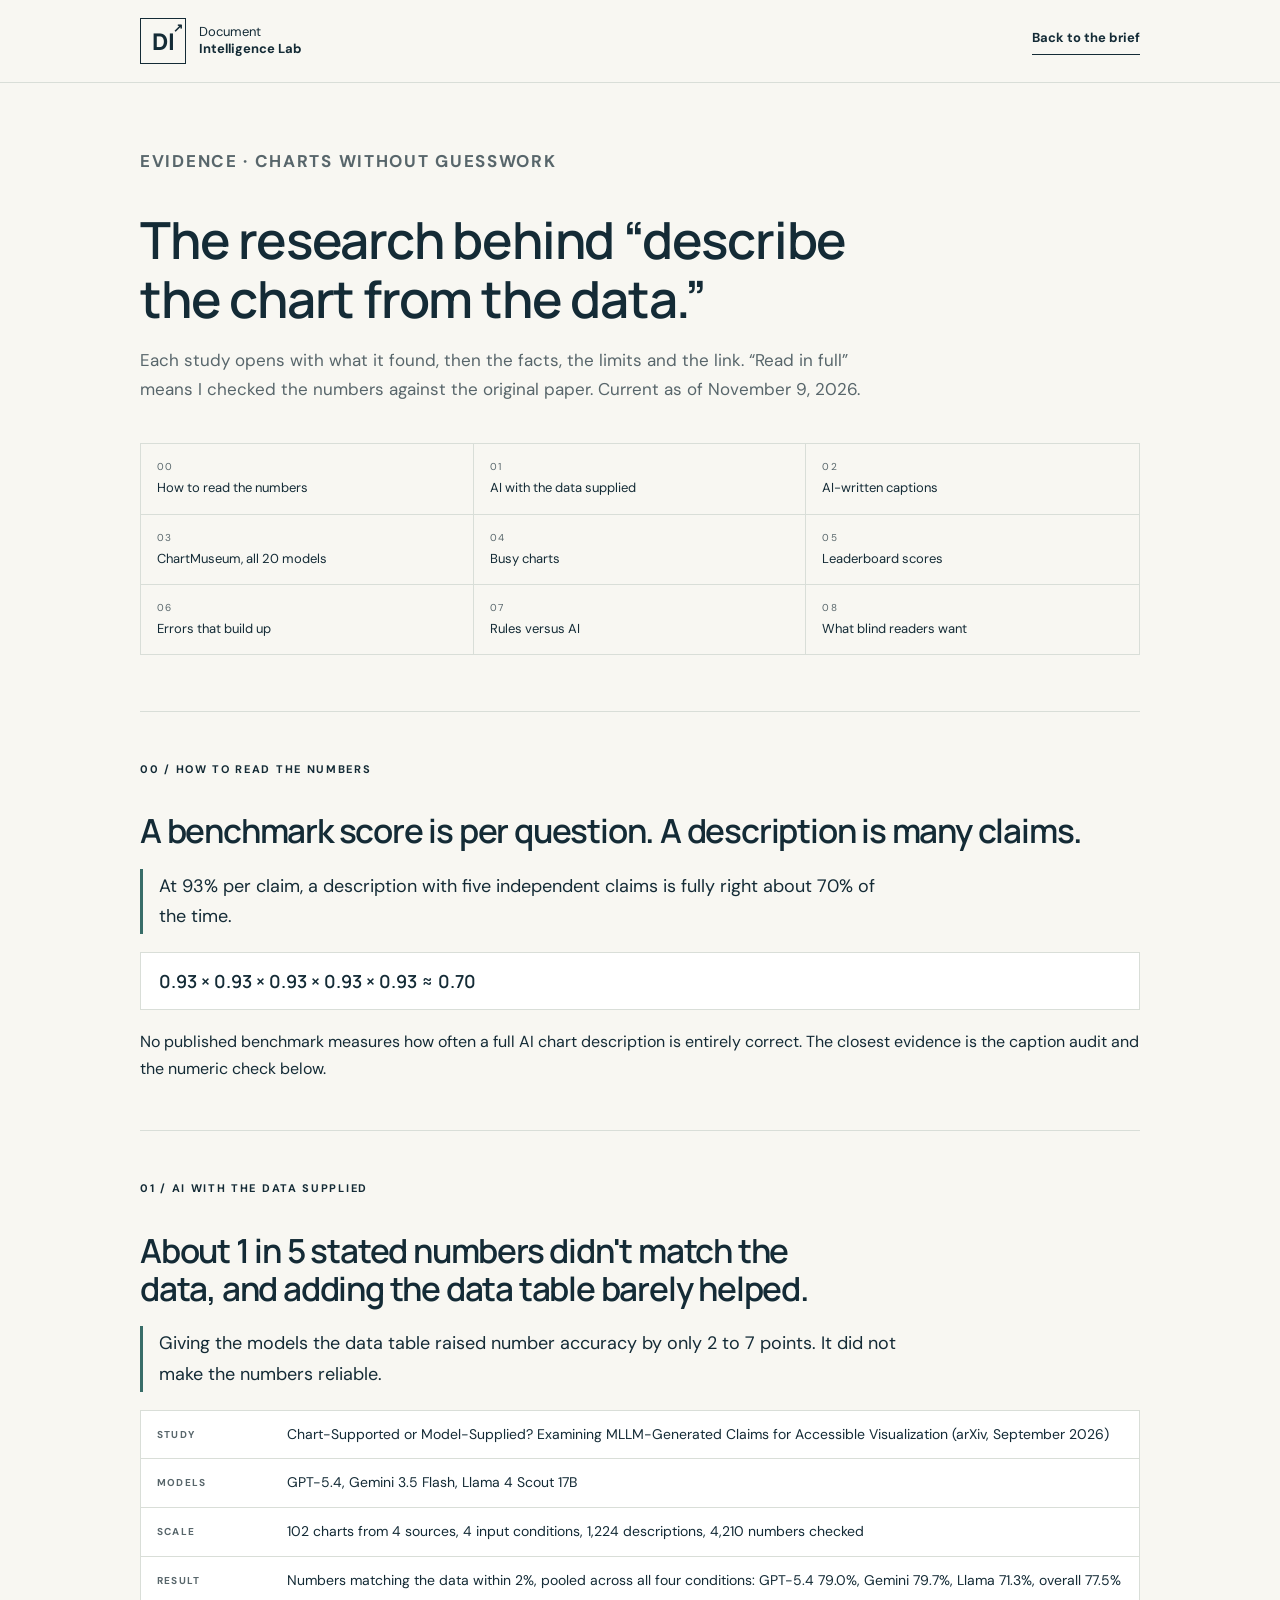
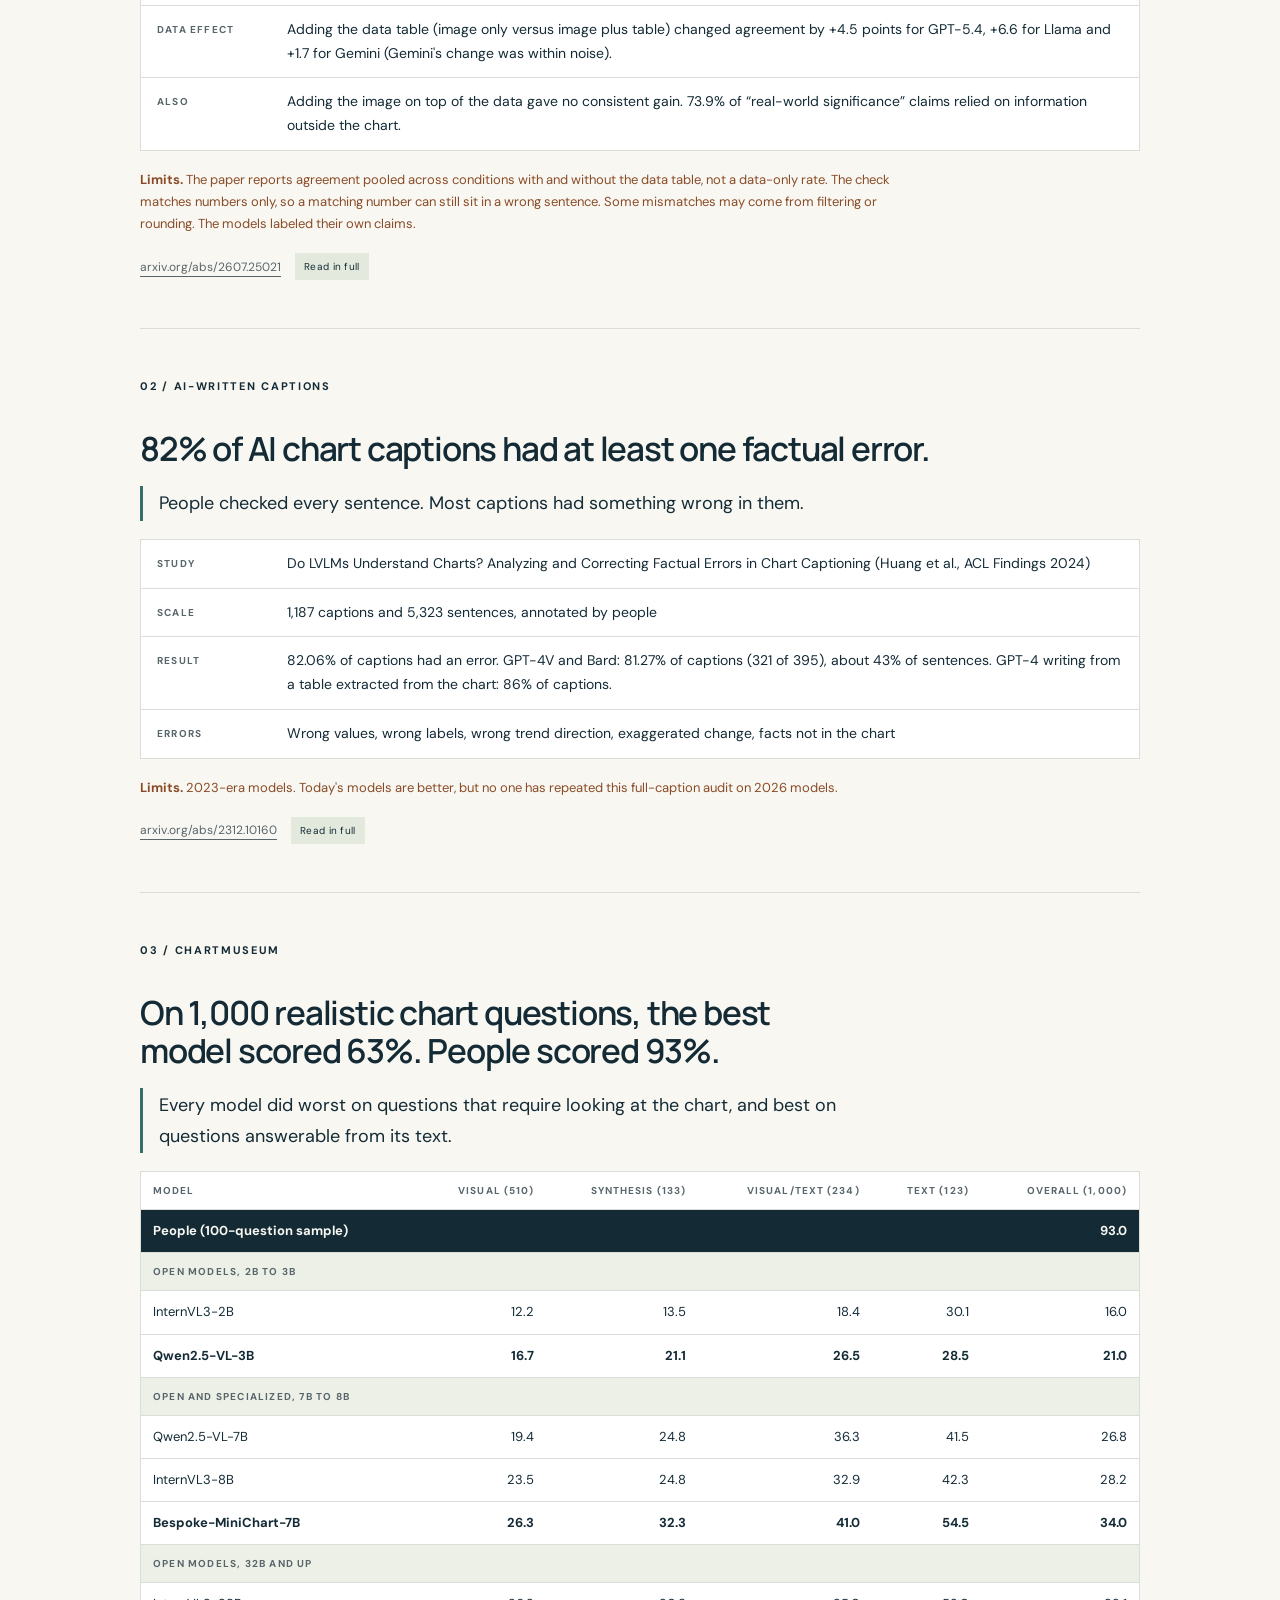
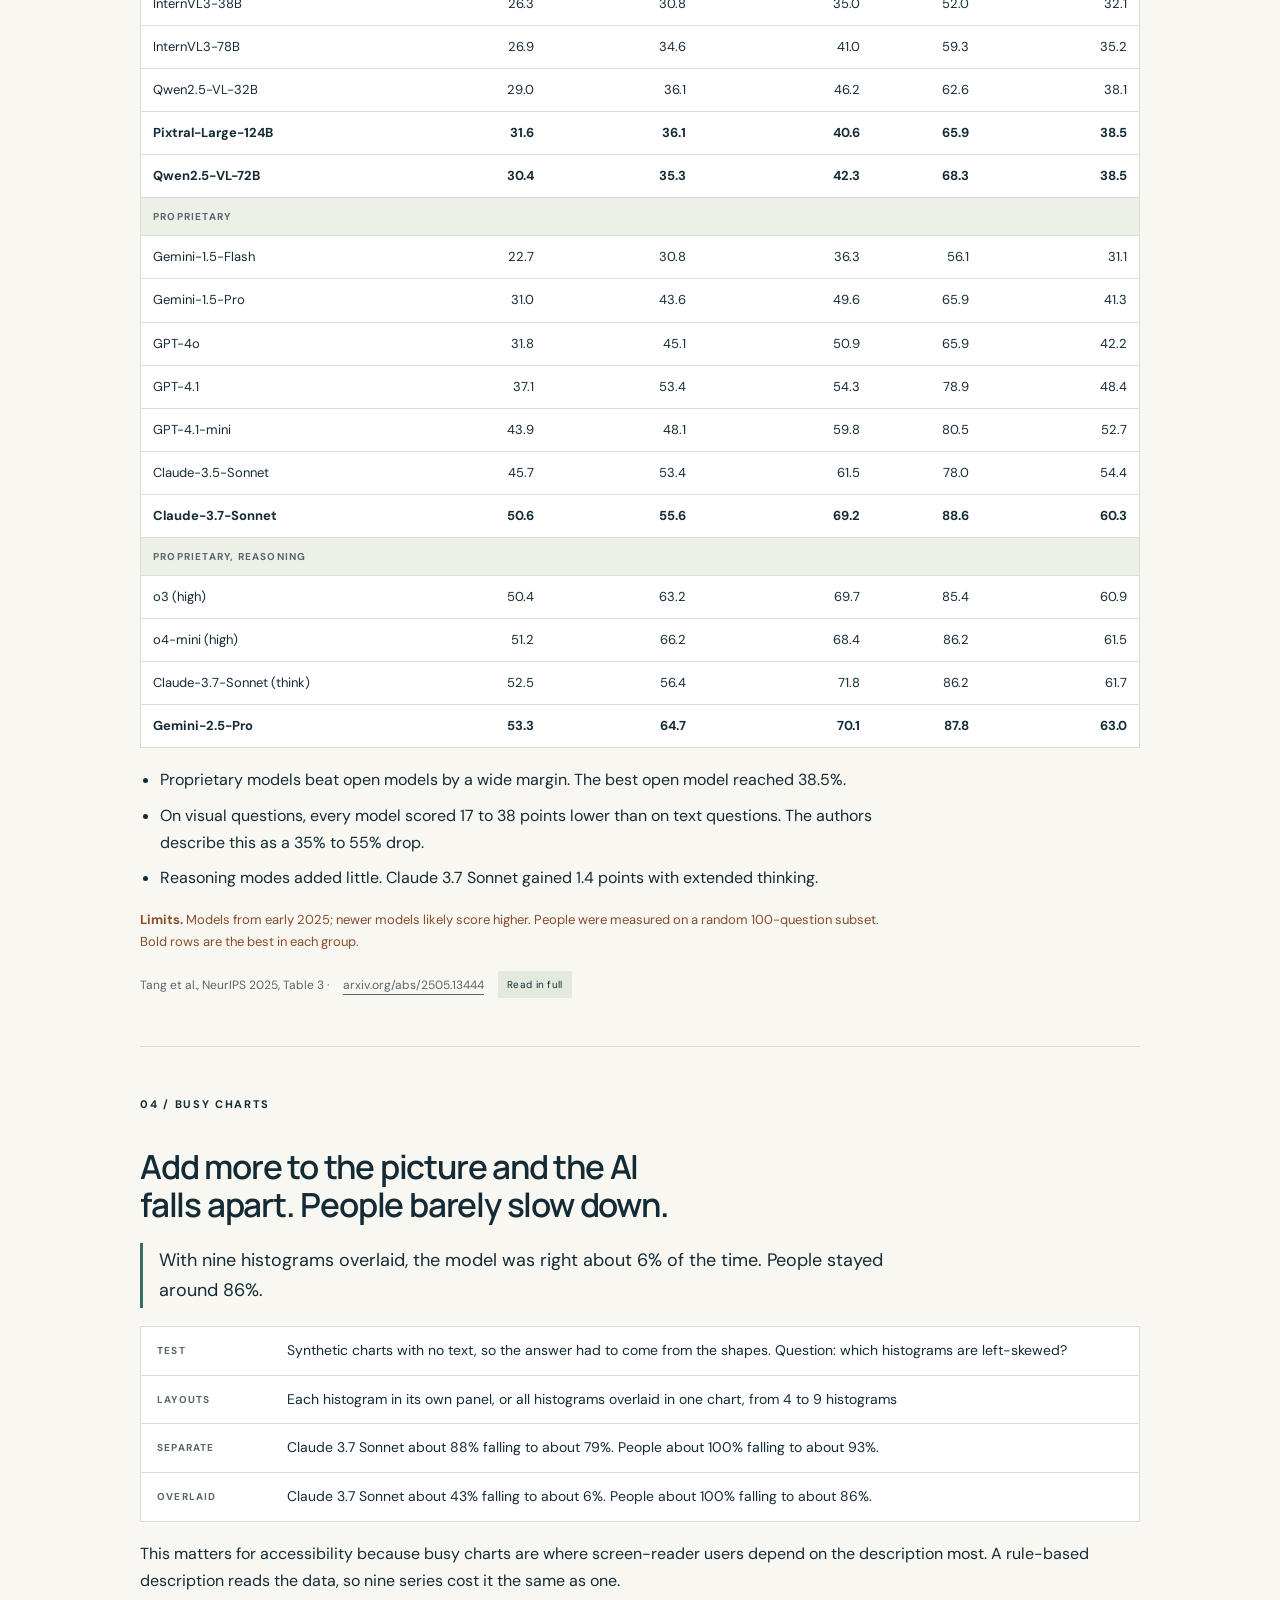
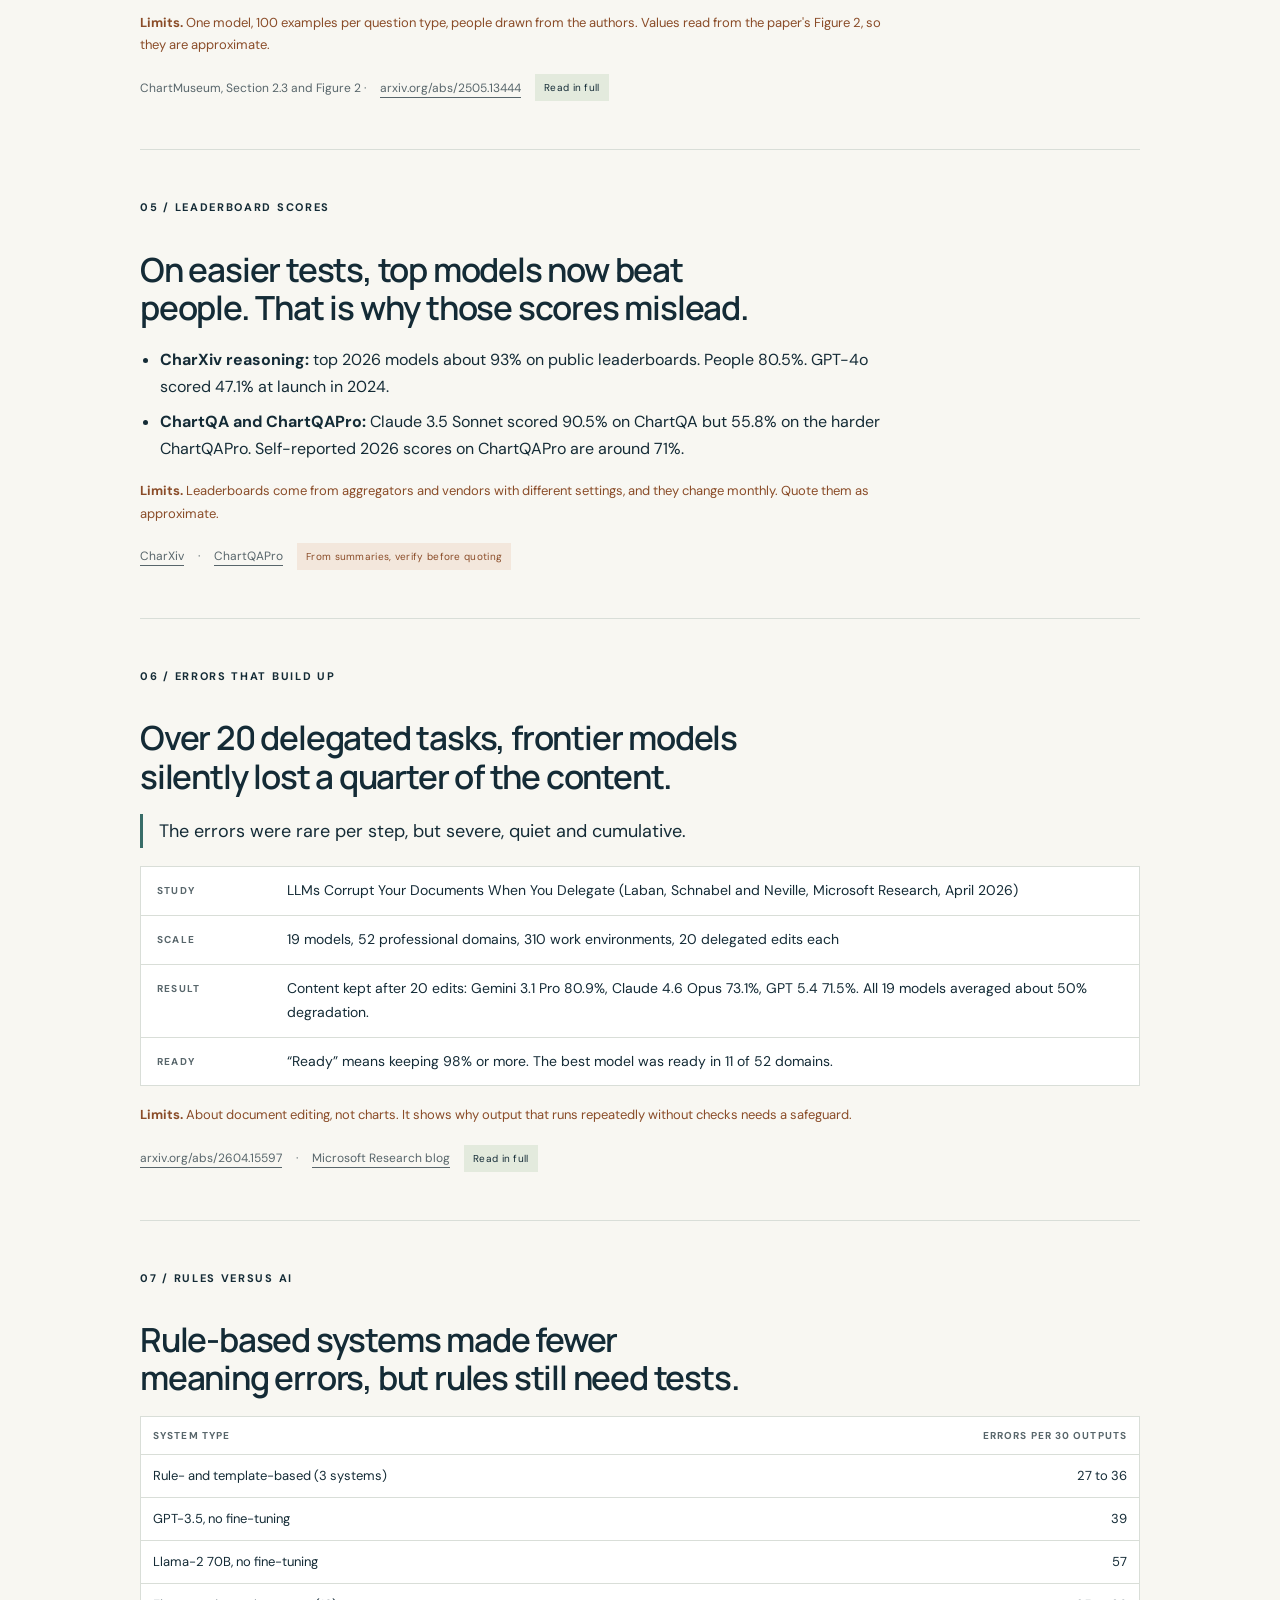
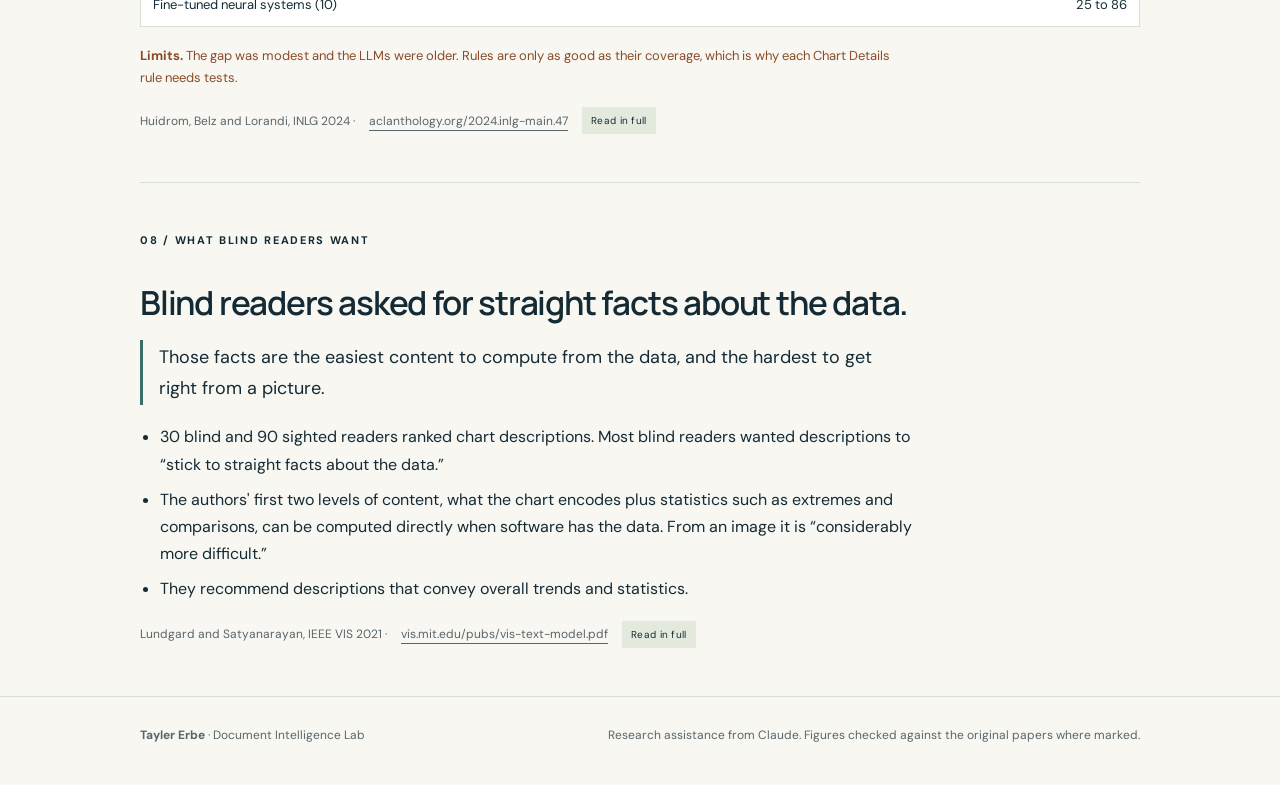
==== brief/evidence.html @ 2b63fec7 "Add research library, accessible charts brief and evaluation plan Co-Authored-By: Claude Opus 5.5 <n" ====
<!doctype html>
<html lang="en">
<head>
<meta charset="utf-8">
<meta name="viewport" content="width=device-width, initial-scale=1, viewport-fit=cover">
<meta name="theme-color" content="#142b36">
<title>Charts Without Guesswork · Evidence</title>
<link rel="preconnect" href="https://fonts.googleapis.com">
<link rel="preconnect" href="https://fonts.gstatic.com" crossorigin>
<link rel="stylesheet" href="https://fonts.googleapis.com/css2?family=DM+Sans:wght@400;500;600;700&family=Manrope:wght@400;500;600;700;800&display=swap">
<style>
/* Layout: Document Intelligence Lab evidence page. Narrow reading column; each study opens with its takeaway, then facts, limits and link. */
:root {
  --ink: #142b36; --paper: #f8f7f2; --muted: #58666b; --line: #d9ded8; --lime: #c4ef62;
  --teal: #386d68; --amber: #8a4c28; --white: #ffffff; --soft: #edf0e7;
  --body: "DM Sans", Arial, sans-serif; --display: "Manrope", Arial, sans-serif;
  color-scheme: light;
  padding-top: env(safe-area-inset-top, 0px);
  padding-bottom: env(safe-area-inset-bottom, 0px);
}
* { box-sizing: border-box; }
html { scroll-behavior: smooth; scroll-padding-top: 24px; }
body { margin: 0; background: var(--paper); color: var(--ink); font-family: var(--body); font-size: 16px; line-height: 1.7; }
a { color: inherit; text-underline-offset: 5px; }
a:focus-visible { outline: 3px solid #6d940c; outline-offset: 5px; }
.gutter { padding-left: max(16px, env(safe-area-inset-left, 0px)); padding-right: max(16px, env(safe-area-inset-right, 0px)); }
.wrap { width: min(1000px, 100%); margin-inline: auto; }
h1, h2, h3 { font-family: var(--display); font-weight: 600; letter-spacing: -1.2px; line-height: 1.15; margin: 0; text-wrap: balance; }
p, ul, dl { margin: 0; }
.eyebrow { font-size: 11px; letter-spacing: 1.7px; font-weight: 700; text-transform: uppercase; margin: 0 0 16px; }
.site-header { border-bottom: 1px solid var(--line); }
.site-header .wrap { display: flex; justify-content: space-between; align-items: center; gap: 20px; padding-block: 18px; }
.brand { display: flex; gap: 13px; align-items: center; text-decoration: none; font-size: 13px; line-height: 1.3; }
.brand-mark { font: 800 23px var(--display); position: relative; border: 1px solid var(--ink); width: 46px; height: 46px; display: grid; place-items: center; }
.brand-mark > span { font-size: 12px; position: absolute; top: 0; right: 2px; }
.back { font-size: 13px; font-weight: 700; border-bottom: 1px solid; padding-bottom: 4px; text-decoration: none; white-space: nowrap; }
.intro { padding-block: 64px 40px; display: grid; gap: 18px; max-width: 760px; }
.intro h1 { font-size: clamp(34px, 4vw, 54px); }
.intro p { color: var(--muted); font-size: 17px; }
.toc { display: grid; grid-template-columns: repeat(3, minmax(0, 1fr)); border: 1px solid var(--line); margin-bottom: 56px; }
.toc a { padding: 14px 16px; border-right: 1px solid var(--line); border-bottom: 1px solid var(--line); text-decoration: none; font-size: 13px; display: grid; gap: 2px; }
.toc a:nth-child(3n) { border-right: 0; }
.toc a:nth-last-child(-n+3) { border-bottom: 0; }
.toc a span { font-size: 10px; letter-spacing: 1.2px; color: var(--muted); }
.toc a:hover { background: var(--soft); }
.study { border-top: 1px solid var(--line); padding-block: 48px; display: grid; gap: 18px; scroll-margin-top: 24px; }
.study h2 { font-size: clamp(26px, 2.6vw, 34px); }
.takeaway { font-size: 18px; border-left: 3px solid var(--teal); padding: 2px 0 2px 16px; max-width: 760px; }
.facts { display: grid; grid-template-columns: 130px minmax(0, 1fr); border: 1px solid var(--line); background: var(--white); }
.facts dt, .facts dd { padding: 12px 16px; border-bottom: 1px solid var(--line); margin: 0; font-size: 14px; }
.facts dt { font-size: 10px; letter-spacing: 1.2px; text-transform: uppercase; color: var(--muted); font-weight: 700; padding-top: 15px; }
.facts dt:last-of-type, .facts dd:last-of-type { border-bottom: 0; }
.caution { font-size: 13px; color: var(--amber); max-width: 760px; }
.caution b { font-weight: 700; }
.src { font-size: 12px; color: var(--muted); display: flex; gap: 14px; flex-wrap: wrap; align-items: center; }
.tag { font-size: 10px; letter-spacing: 0.3px; padding: 5px 9px; background: #e3eadd; color: var(--ink); }
.tag.check { background: #f3e7dc; color: var(--amber); }
.formula { font: 600 18px var(--display); background: var(--white); border: 1px solid var(--line); padding: 16px 18px; overflow-x: auto; }
ul.points { padding-left: 20px; display: grid; gap: 8px; max-width: 780px; }
.table-scroll { overflow-x: auto; border: 1px solid var(--line); background: var(--white); }
table { width: 100%; border-collapse: collapse; font-size: 13px; min-width: 620px; }
th, td { text-align: left; padding: 10px 12px; border-bottom: 1px solid var(--line); }
thead th { font-size: 10px; letter-spacing: 1.1px; text-transform: uppercase; color: var(--muted); font-weight: 700; white-space: nowrap; }
td.n, th.n { text-align: right; font-variant-numeric: tabular-nums; }
tr.group td { background: var(--soft); font-size: 10px; letter-spacing: 1.2px; text-transform: uppercase; color: var(--muted); font-weight: 700; }
tr.best td { font-weight: 700; }
tr.human td { background: var(--ink); color: var(--paper); font-weight: 700; }
tr:last-child td { border-bottom: 0; }
footer { border-top: 1px solid var(--line); }
footer .wrap { padding-block: 28px 40px; display: flex; justify-content: space-between; gap: 20px; flex-wrap: wrap; font-size: 12px; color: var(--muted); }
@media (max-width: 760px) {
  .toc { grid-template-columns: 1fr 1fr; }
  .toc a:nth-child(3n) { border-right: 1px solid var(--line); }
  .toc a:nth-child(2n) { border-right: 0; }
  .toc a:nth-last-child(-n+3) { border-bottom: 1px solid var(--line); }
  .toc a:nth-last-child(-n+1) { border-bottom: 0; }
  .facts { grid-template-columns: 1fr; }
  .facts dt { border-bottom: 0; padding-bottom: 0; }
  .intro { padding-block: 40px 28px; }
}
@media (prefers-reduced-motion: reduce) { html { scroll-behavior: auto; } }
</style>
</head>
<body>
<header class="site-header gutter">
  <div class="wrap">
    <a href="./" class="brand" aria-label="Back to the brief">
      <span class="brand-mark">DI<span>↗</span></span>
      <span>Document<br><strong>Intelligence Lab</strong></span>
    </a>
    <a class="back" href="./">Back to the brief</a>
  </div>
</header>

<main class="gutter">
  <div class="wrap">
    <section class="intro">
      <p class="eyebrow">Evidence · Charts Without Guesswork</p>
      <h1>The research behind “describe the chart from the data.”</h1>
      <p>Each study opens with what it found, then the facts, the limits and the link. “Read in full” means I checked the numbers against the original paper. Current as of November 9, 2026.</p>
    </section>

    <nav class="toc" aria-label="Studies on this page">
      <a href="#reading"><span>00</span>How to read the numbers</a>
      <a href="#data-supplied"><span>01</span>AI with the data supplied</a>
      <a href="#captions"><span>02</span>AI-written captions</a>
      <a href="#chartmuseum"><span>03</span>ChartMuseum, all 20 models</a>
      <a href="#clutter"><span>04</span>Busy charts</a>
      <a href="#leaderboards"><span>05</span>Leaderboard scores</a>
      <a href="#delegation"><span>06</span>Errors that build up</a>
      <a href="#rules"><span>07</span>Rules versus AI</a>
      <a href="#blind-readers"><span>08</span>What blind readers want</a>
    </nav>

    <section class="study" id="reading">
      <p class="eyebrow">00 / How to read the numbers</p>
      <h2>A benchmark score is per question. A description is many claims.</h2>
      <p class="takeaway">At 93% per claim, a description with five independent claims is fully right about 70% of the time.</p>
      <p class="formula">0.93 × 0.93 × 0.93 × 0.93 × 0.93 ≈ 0.70</p>
      <p>No published benchmark measures how often a full AI chart description is entirely correct. The closest evidence is the caption audit and the numeric check below.</p>
    </section>

    <section class="study" id="data-supplied">
      <p class="eyebrow">01 / AI with the data supplied</p>
      <h2>About 1 in 5 stated numbers didn't match the data, and adding the data table barely helped.</h2>
      <p class="takeaway">Giving the models the data table raised number accuracy by only 2 to 7 points. It did not make the numbers reliable.</p>
      <dl class="facts">
        <dt>Study</dt><dd>Chart-Supported or Model-Supplied? Examining MLLM-Generated Claims for Accessible Visualization (arXiv, September 2026)</dd>
        <dt>Models</dt><dd>GPT-5.4, Gemini 3.5 Flash, Llama 4 Scout 17B</dd>
        <dt>Scale</dt><dd>102 charts from 4 sources, 4 input conditions, 1,224 descriptions, 4,210 numbers checked</dd>
        <dt>Result</dt><dd>Numbers matching the data within 2%, pooled across all four conditions: GPT-5.4 79.0%, Gemini 79.7%, Llama 71.3%, overall 77.5%</dd>
        <dt>Data effect</dt><dd>Adding the data table (image only versus image plus table) changed agreement by +4.5 points for GPT-5.4, +6.6 for Llama and +1.7 for Gemini (Gemini's change was within noise).</dd>
        <dt>Also</dt><dd>Adding the image on top of the data gave no consistent gain. 73.9% of “real-world significance” claims relied on information outside the chart.</dd>
      </dl>
      <p class="caution"><b>Limits.</b> The paper reports agreement pooled across conditions with and without the data table, not a data-only rate. The check matches numbers only, so a matching number can still sit in a wrong sentence. Some mismatches may come from filtering or rounding. The models labeled their own claims.</p>
      <p class="src"><a href="https://arxiv.org/abs/2607.25021">arxiv.org/abs/2607.25021</a><span class="tag">Read in full</span></p>
    </section>

    <section class="study" id="captions">
      <p class="eyebrow">02 / AI-written captions</p>
      <h2>82% of AI chart captions had at least one factual error.</h2>
      <p class="takeaway">People checked every sentence. Most captions had something wrong in them.</p>
      <dl class="facts">
        <dt>Study</dt><dd>Do LVLMs Understand Charts? Analyzing and Correcting Factual Errors in Chart Captioning (Huang et al., ACL Findings 2024)</dd>
        <dt>Scale</dt><dd>1,187 captions and 5,323 sentences, annotated by people</dd>
        <dt>Result</dt><dd>82.06% of captions had an error. GPT-4V and Bard: 81.27% of captions (321 of 395), about 43% of sentences. GPT-4 writing from a table extracted from the chart: 86% of captions.</dd>
        <dt>Errors</dt><dd>Wrong values, wrong labels, wrong trend direction, exaggerated change, facts not in the chart</dd>
      </dl>
      <p class="caution"><b>Limits.</b> 2023-era models. Today's models are better, but no one has repeated this full-caption audit on 2026 models.</p>
      <p class="src"><a href="https://arxiv.org/abs/2312.10160">arxiv.org/abs/2312.10160</a><span class="tag">Read in full</span></p>
    </section>

    <section class="study" id="chartmuseum">
      <p class="eyebrow">03 / ChartMuseum</p>
      <h2>On 1,000 realistic chart questions, the best model scored 63%. People scored 93%.</h2>
      <p class="takeaway">Every model did worst on questions that require looking at the chart, and best on questions answerable from its text.</p>
      <div class="table-scroll" role="region" aria-label="ChartMuseum test set accuracy by model and reasoning type" tabindex="0">
        <table>
          <thead><tr><th scope="col">Model</th><th scope="col" class="n">Visual (510)</th><th scope="col" class="n">Synthesis (133)</th><th scope="col" class="n">Visual/Text (234)</th><th scope="col" class="n">Text (123)</th><th scope="col" class="n">Overall (1,000)</th></tr></thead>
          <tbody>
            <tr class="human"><td>People (100-question sample)</td><td class="n"></td><td class="n"></td><td class="n"></td><td class="n"></td><td class="n">93.0</td></tr>
            <tr class="group"><td colspan="6">Open models, 2B to 3B</td></tr>
            <tr><td>InternVL3-2B</td><td class="n">12.2</td><td class="n">13.5</td><td class="n">18.4</td><td class="n">30.1</td><td class="n">16.0</td></tr>
            <tr class="best"><td>Qwen2.5-VL-3B</td><td class="n">16.7</td><td class="n">21.1</td><td class="n">26.5</td><td class="n">28.5</td><td class="n">21.0</td></tr>
            <tr class="group"><td colspan="6">Open and specialized, 7B to 8B</td></tr>
            <tr><td>Qwen2.5-VL-7B</td><td class="n">19.4</td><td class="n">24.8</td><td class="n">36.3</td><td class="n">41.5</td><td class="n">26.8</td></tr>
            <tr><td>InternVL3-8B</td><td class="n">23.5</td><td class="n">24.8</td><td class="n">32.9</td><td class="n">42.3</td><td class="n">28.2</td></tr>
            <tr class="best"><td>Bespoke-MiniChart-7B</td><td class="n">26.3</td><td class="n">32.3</td><td class="n">41.0</td><td class="n">54.5</td><td class="n">34.0</td></tr>
            <tr class="group"><td colspan="6">Open models, 32B and up</td></tr>
            <tr><td>InternVL3-38B</td><td class="n">26.3</td><td class="n">30.8</td><td class="n">35.0</td><td class="n">52.0</td><td class="n">32.1</td></tr>
            <tr><td>InternVL3-78B</td><td class="n">26.9</td><td class="n">34.6</td><td class="n">41.0</td><td class="n">59.3</td><td class="n">35.2</td></tr>
            <tr><td>Qwen2.5-VL-32B</td><td class="n">29.0</td><td class="n">36.1</td><td class="n">46.2</td><td class="n">62.6</td><td class="n">38.1</td></tr>
            <tr class="best"><td>Pixtral-Large-124B</td><td class="n">31.6</td><td class="n">36.1</td><td class="n">40.6</td><td class="n">65.9</td><td class="n">38.5</td></tr>
            <tr class="best"><td>Qwen2.5-VL-72B</td><td class="n">30.4</td><td class="n">35.3</td><td class="n">42.3</td><td class="n">68.3</td><td class="n">38.5</td></tr>
            <tr class="group"><td colspan="6">Proprietary</td></tr>
            <tr><td>Gemini-1.5-Flash</td><td class="n">22.7</td><td class="n">30.8</td><td class="n">36.3</td><td class="n">56.1</td><td class="n">31.1</td></tr>
            <tr><td>Gemini-1.5-Pro</td><td class="n">31.0</td><td class="n">43.6</td><td class="n">49.6</td><td class="n">65.9</td><td class="n">41.3</td></tr>
            <tr><td>GPT-4o</td><td class="n">31.8</td><td class="n">45.1</td><td class="n">50.9</td><td class="n">65.9</td><td class="n">42.2</td></tr>
            <tr><td>GPT-4.1</td><td class="n">37.1</td><td class="n">53.4</td><td class="n">54.3</td><td class="n">78.9</td><td class="n">48.4</td></tr>
            <tr><td>GPT-4.1-mini</td><td class="n">43.9</td><td class="n">48.1</td><td class="n">59.8</td><td class="n">80.5</td><td class="n">52.7</td></tr>
            <tr><td>Claude-3.5-Sonnet</td><td class="n">45.7</td><td class="n">53.4</td><td class="n">61.5</td><td class="n">78.0</td><td class="n">54.4</td></tr>
            <tr class="best"><td>Claude-3.7-Sonnet</td><td class="n">50.6</td><td class="n">55.6</td><td class="n">69.2</td><td class="n">88.6</td><td class="n">60.3</td></tr>
            <tr class="group"><td colspan="6">Proprietary, reasoning</td></tr>
            <tr><td>o3 (high)</td><td class="n">50.4</td><td class="n">63.2</td><td class="n">69.7</td><td class="n">85.4</td><td class="n">60.9</td></tr>
            <tr><td>o4-mini (high)</td><td class="n">51.2</td><td class="n">66.2</td><td class="n">68.4</td><td class="n">86.2</td><td class="n">61.5</td></tr>
            <tr><td>Claude-3.7-Sonnet (think)</td><td class="n">52.5</td><td class="n">56.4</td><td class="n">71.8</td><td class="n">86.2</td><td class="n">61.7</td></tr>
            <tr class="best"><td>Gemini-2.5-Pro</td><td class="n">53.3</td><td class="n">64.7</td><td class="n">70.1</td><td class="n">87.8</td><td class="n">63.0</td></tr>
          </tbody>
        </table>
      </div>
      <ul class="points">
        <li>Proprietary models beat open models by a wide margin. The best open model reached 38.5%.</li>
        <li>On visual questions, every model scored 17 to 38 points lower than on text questions. The authors describe this as a 35% to 55% drop.</li>
        <li>Reasoning modes added little. Claude 3.7 Sonnet gained 1.4 points with extended thinking.</li>
      </ul>
      <p class="caution"><b>Limits.</b> Models from early 2025; newer models likely score higher. People were measured on a random 100-question subset. Bold rows are the best in each group.</p>
      <p class="src">Tang et al., NeurIPS 2025, Table 3 · <a href="https://arxiv.org/abs/2505.13444">arxiv.org/abs/2505.13444</a><span class="tag">Read in full</span></p>
    </section>

    <section class="study" id="clutter">
      <p class="eyebrow">04 / Busy charts</p>
      <h2>Add more to the picture and the AI falls apart. People barely slow down.</h2>
      <p class="takeaway">With nine histograms overlaid, the model was right about 6% of the time. People stayed around 86%.</p>
      <dl class="facts">
        <dt>Test</dt><dd>Synthetic charts with no text, so the answer had to come from the shapes. Question: which histograms are left-skewed?</dd>
        <dt>Layouts</dt><dd>Each histogram in its own panel, or all histograms overlaid in one chart, from 4 to 9 histograms</dd>
        <dt>Separate</dt><dd>Claude 3.7 Sonnet about 88% falling to about 79%. People about 100% falling to about 93%.</dd>
        <dt>Overlaid</dt><dd>Claude 3.7 Sonnet about 43% falling to about 6%. People about 100% falling to about 86%.</dd>
      </dl>
      <p>This matters for accessibility because busy charts are where screen-reader users depend on the description most. A rule-based description reads the data, so nine series cost it the same as one.</p>
      <p class="caution"><b>Limits.</b> One model, 100 examples per question type, people drawn from the authors. Values read from the paper's Figure 2, so they are approximate.</p>
      <p class="src">ChartMuseum, Section 2.3 and Figure 2 · <a href="https://arxiv.org/abs/2505.13444">arxiv.org/abs/2505.13444</a><span class="tag">Read in full</span></p>
    </section>

    <section class="study" id="leaderboards">
      <p class="eyebrow">05 / Leaderboard scores</p>
      <h2>On easier tests, top models now beat people. That is why those scores mislead.</h2>
      <ul class="points">
        <li><b>CharXiv reasoning:</b> top 2026 models about 93% on public leaderboards. People 80.5%. GPT-4o scored 47.1% at launch in 2024.</li>
        <li><b>ChartQA and ChartQAPro:</b> Claude 3.5 Sonnet scored 90.5% on ChartQA but 55.8% on the harder ChartQAPro. Self-reported 2026 scores on ChartQAPro are around 71%.</li>
      </ul>
      <p class="caution"><b>Limits.</b> Leaderboards come from aggregators and vendors with different settings, and they change monthly. Quote them as approximate.</p>
      <p class="src"><a href="https://charxiv.github.io/">CharXiv</a> · <a href="https://arxiv.org/abs/2504.05506">ChartQAPro</a><span class="tag check">From summaries, verify before quoting</span></p>
    </section>

    <section class="study" id="delegation">
      <p class="eyebrow">06 / Errors that build up</p>
      <h2>Over 20 delegated tasks, frontier models silently lost a quarter of the content.</h2>
      <p class="takeaway">The errors were rare per step, but severe, quiet and cumulative.</p>
      <dl class="facts">
        <dt>Study</dt><dd>LLMs Corrupt Your Documents When You Delegate (Laban, Schnabel and Neville, Microsoft Research, April 2026)</dd>
        <dt>Scale</dt><dd>19 models, 52 professional domains, 310 work environments, 20 delegated edits each</dd>
        <dt>Result</dt><dd>Content kept after 20 edits: Gemini 3.1 Pro 80.9%, Claude 4.6 Opus 73.1%, GPT 5.4 71.5%. All 19 models averaged about 50% degradation.</dd>
        <dt>Ready</dt><dd>“Ready” means keeping 98% or more. The best model was ready in 11 of 52 domains.</dd>
      </dl>
      <p class="caution"><b>Limits.</b> About document editing, not charts. It shows why output that runs repeatedly without checks needs a safeguard.</p>
      <p class="src"><a href="https://arxiv.org/abs/2604.15597">arxiv.org/abs/2604.15597</a> · <a href="https://www.microsoft.com/en-us/research/blog/llms-corrupt-your-documents-when-you-delegate/">Microsoft Research blog</a><span class="tag">Read in full</span></p>
    </section>

    <section class="study" id="rules">
      <p class="eyebrow">07 / Rules versus AI</p>
      <h2>Rule-based systems made fewer meaning errors, but rules still need tests.</h2>
      <div class="table-scroll" role="region" aria-label="Errors by system type" tabindex="0">
        <table>
          <thead><tr><th scope="col">System type</th><th scope="col" class="n">Errors per 30 outputs</th></tr></thead>
          <tbody>
            <tr><td>Rule- and template-based (3 systems)</td><td class="n">27 to 36</td></tr>
            <tr><td>GPT-3.5, no fine-tuning</td><td class="n">39</td></tr>
            <tr><td>Llama-2 70B, no fine-tuning</td><td class="n">57</td></tr>
            <tr><td>Fine-tuned neural systems (10)</td><td class="n">25 to 86</td></tr>
          </tbody>
        </table>
      </div>
      <p class="caution"><b>Limits.</b> The gap was modest and the LLMs were older. Rules are only as good as their coverage, which is why each Chart Details rule needs tests.</p>
      <p class="src">Huidrom, Belz and Lorandi, INLG 2024 · <a href="https://aclanthology.org/2024.inlg-main.47">aclanthology.org/2024.inlg-main.47</a><span class="tag">Read in full</span></p>
    </section>

    <section class="study" id="blind-readers">
      <p class="eyebrow">08 / What blind readers want</p>
      <h2>Blind readers asked for straight facts about the data.</h2>
      <p class="takeaway">Those facts are the easiest content to compute from the data, and the hardest to get right from a picture.</p>
      <ul class="points">
        <li>30 blind and 90 sighted readers ranked chart descriptions. Most blind readers wanted descriptions to “stick to straight facts about the data.”</li>
        <li>The authors' first two levels of content, what the chart encodes plus statistics such as extremes and comparisons, can be computed directly when software has the data. From an image it is “considerably more difficult.”</li>
        <li>They recommend descriptions that convey overall trends and statistics.</li>
      </ul>
      <p class="src">Lundgard and Satyanarayan, IEEE VIS 2021 · <a href="https://vis.mit.edu/pubs/vis-text-model.pdf">vis.mit.edu/pubs/vis-text-model.pdf</a><span class="tag">Read in full</span></p>
    </section>
  </div>
</main>

<footer class="gutter">
  <div class="wrap">
    <span><b>Tayler Erbe</b> · Document Intelligence Lab</span>
    <span>Research assistance from Claude. Figures checked against the original papers where marked.</span>
  </div>
</footer>
</body>
</html>
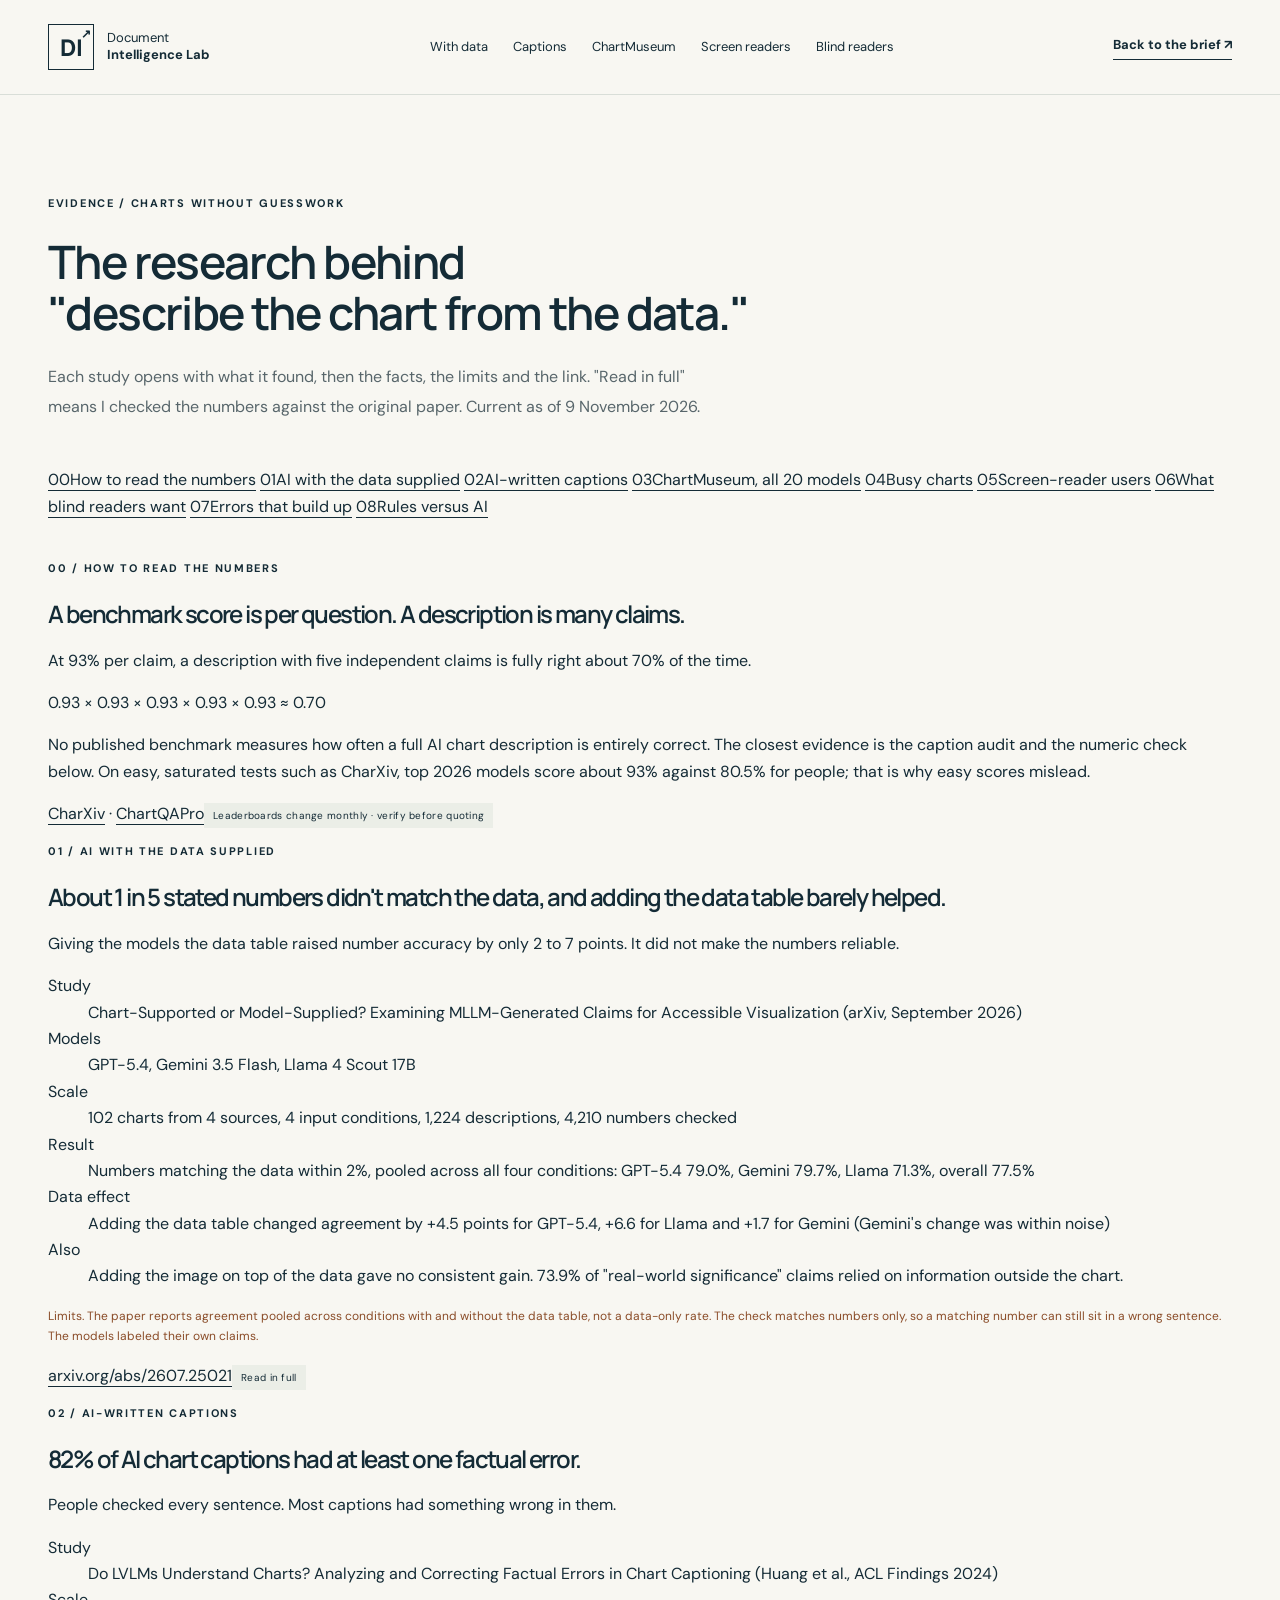
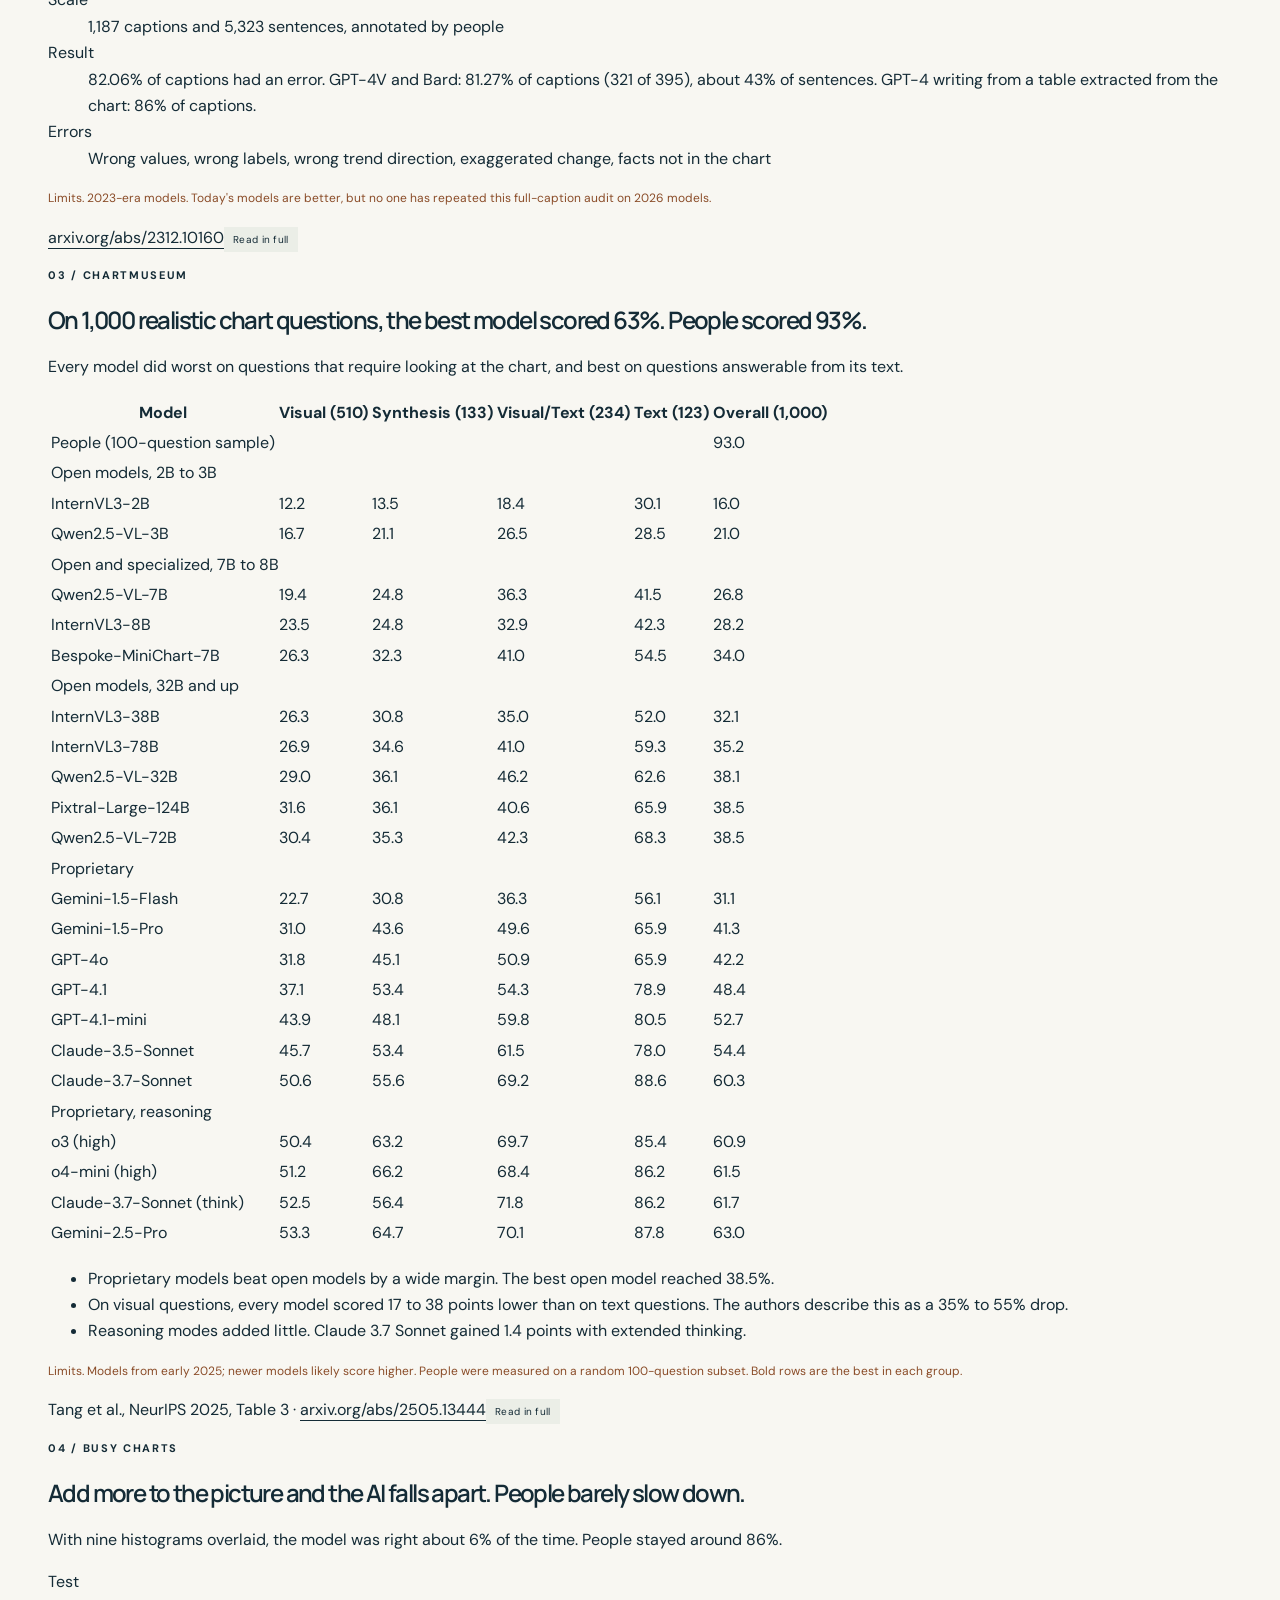
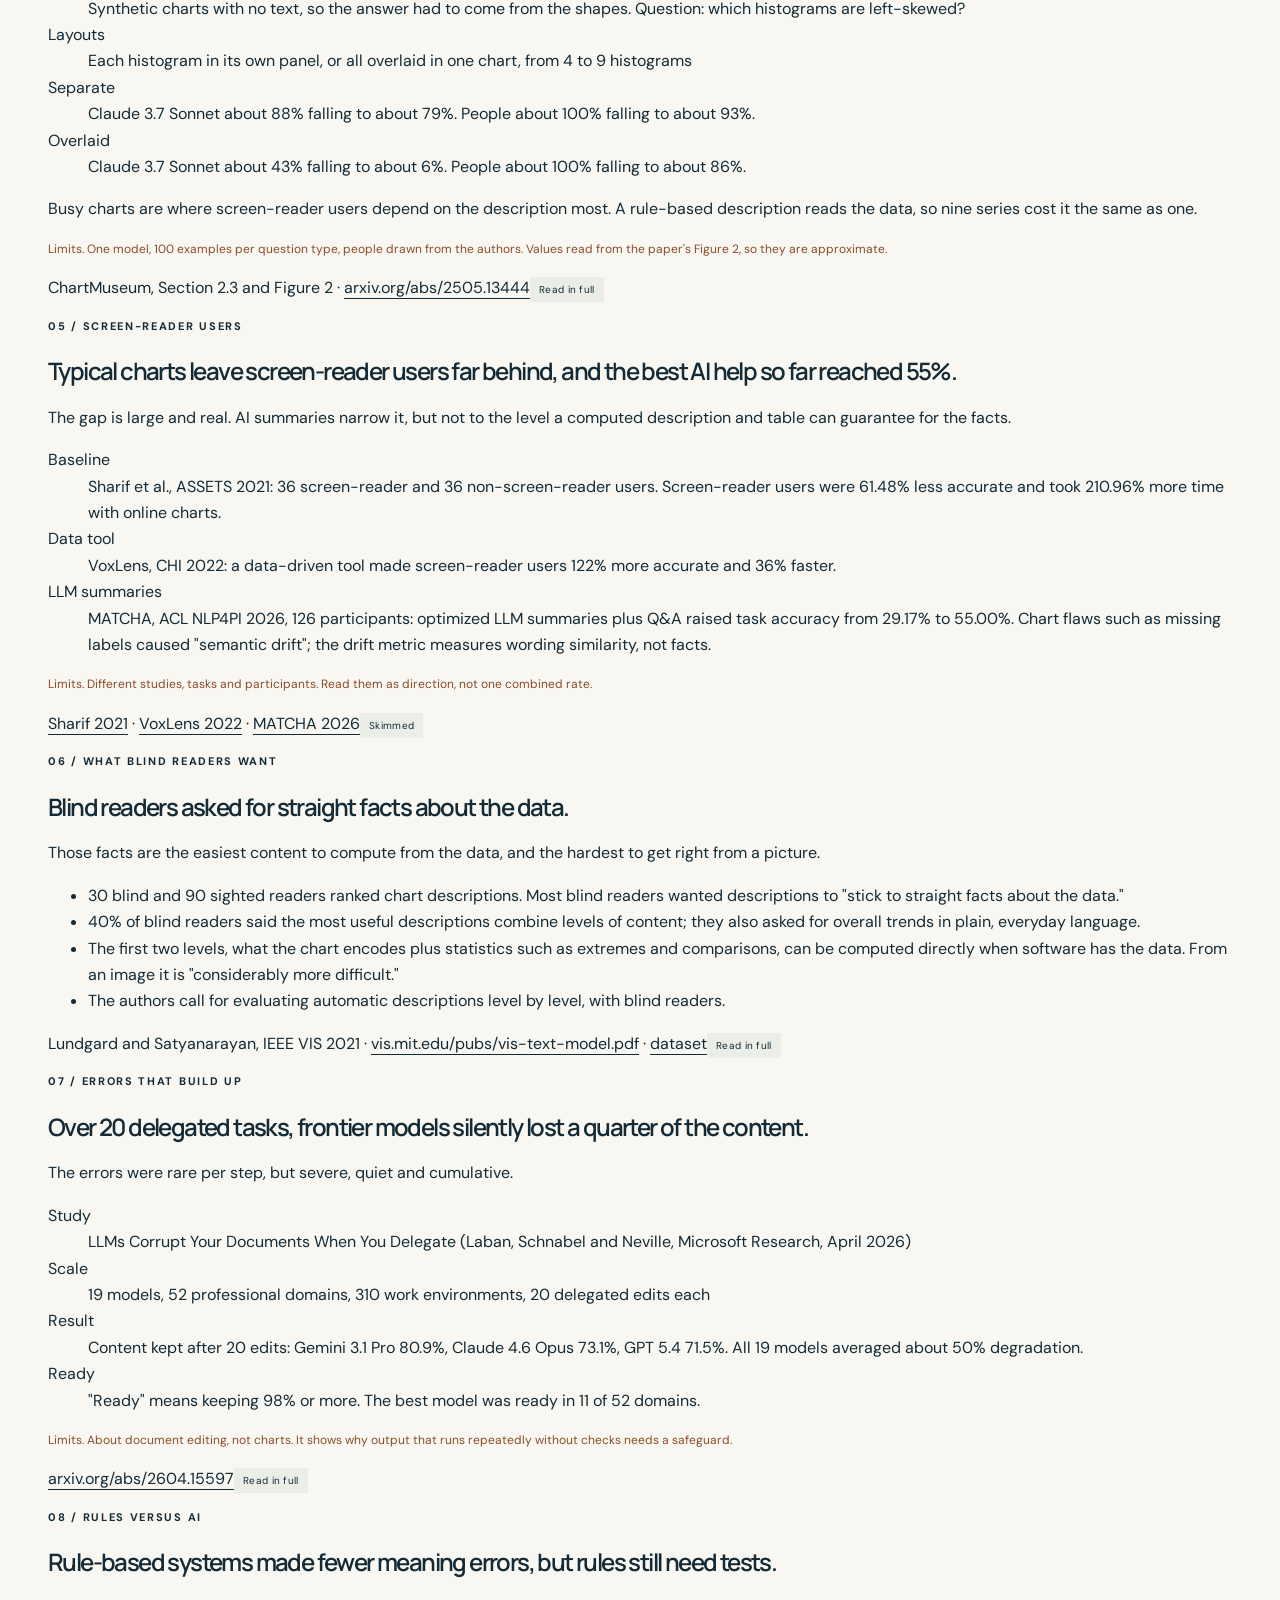
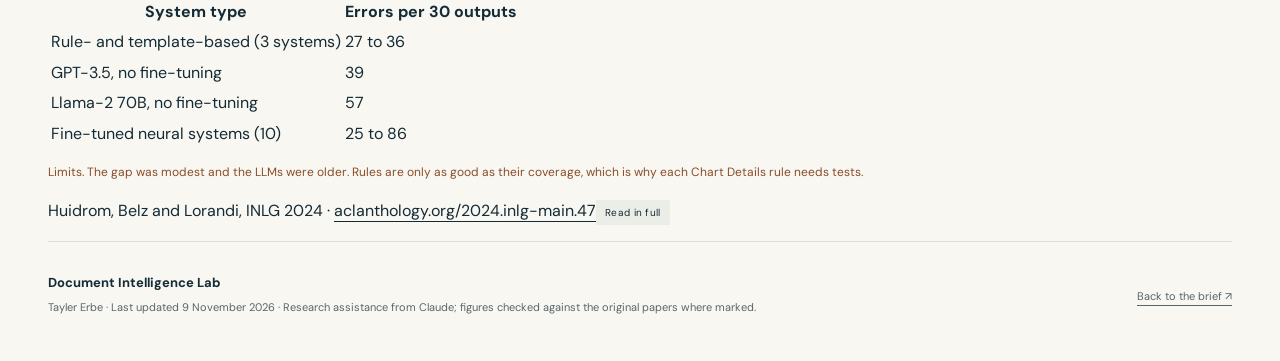
==== commit f392573a: "Restyle brief to match the Document Intelligence Lab site Uses the Lab's styles.css and site.css unc" ====
--- a/brief/evidence.html
+++ b/brief/evidence.html
@@ -1,279 +1,202 @@
 <!doctype html>
-<html lang="en">
-<head>
-<meta charset="utf-8">
-<meta name="viewport" content="width=device-width, initial-scale=1, viewport-fit=cover">
-<meta name="theme-color" content="#142b36">
-<title>Charts Without Guesswork · Evidence</title>
-<link rel="preconnect" href="https://fonts.googleapis.com">
-<link rel="preconnect" href="https://fonts.gstatic.com" crossorigin>
-<link rel="stylesheet" href="https://fonts.googleapis.com/css2?family=DM+Sans:wght@400;500;600;700&family=Manrope:wght@400;500;600;700;800&display=swap">
-<style>
-/* Layout: Document Intelligence Lab evidence page. Narrow reading column; each study opens with its takeaway, then facts, limits and link. */
-:root {
-  --ink: #142b36; --paper: #f8f7f2; --muted: #58666b; --line: #d9ded8; --lime: #c4ef62;
-  --teal: #386d68; --amber: #8a4c28; --white: #ffffff; --soft: #edf0e7;
-  --body: "DM Sans", Arial, sans-serif; --display: "Manrope", Arial, sans-serif;
-  color-scheme: light;
-  padding-top: env(safe-area-inset-top, 0px);
-  padding-bottom: env(safe-area-inset-bottom, 0px);
-}
-* { box-sizing: border-box; }
-html { scroll-behavior: smooth; scroll-padding-top: 24px; }
-body { margin: 0; background: var(--paper); color: var(--ink); font-family: var(--body); font-size: 16px; line-height: 1.7; }
-a { color: inherit; text-underline-offset: 5px; }
-a:focus-visible { outline: 3px solid #6d940c; outline-offset: 5px; }
-.gutter { padding-left: max(16px, env(safe-area-inset-left, 0px)); padding-right: max(16px, env(safe-area-inset-right, 0px)); }
-.wrap { width: min(1000px, 100%); margin-inline: auto; }
-h1, h2, h3 { font-family: var(--display); font-weight: 600; letter-spacing: -1.2px; line-height: 1.15; margin: 0; text-wrap: balance; }
-p, ul, dl { margin: 0; }
-.eyebrow { font-size: 11px; letter-spacing: 1.7px; font-weight: 700; text-transform: uppercase; margin: 0 0 16px; }
-.site-header { border-bottom: 1px solid var(--line); }
-.site-header .wrap { display: flex; justify-content: space-between; align-items: center; gap: 20px; padding-block: 18px; }
-.brand { display: flex; gap: 13px; align-items: center; text-decoration: none; font-size: 13px; line-height: 1.3; }
-.brand-mark { font: 800 23px var(--display); position: relative; border: 1px solid var(--ink); width: 46px; height: 46px; display: grid; place-items: center; }
-.brand-mark > span { font-size: 12px; position: absolute; top: 0; right: 2px; }
-.back { font-size: 13px; font-weight: 700; border-bottom: 1px solid; padding-bottom: 4px; text-decoration: none; white-space: nowrap; }
-.intro { padding-block: 64px 40px; display: grid; gap: 18px; max-width: 760px; }
-.intro h1 { font-size: clamp(34px, 4vw, 54px); }
-.intro p { color: var(--muted); font-size: 17px; }
-.toc { display: grid; grid-template-columns: repeat(3, minmax(0, 1fr)); border: 1px solid var(--line); margin-bottom: 56px; }
-.toc a { padding: 14px 16px; border-right: 1px solid var(--line); border-bottom: 1px solid var(--line); text-decoration: none; font-size: 13px; display: grid; gap: 2px; }
-.toc a:nth-child(3n) { border-right: 0; }
-.toc a:nth-last-child(-n+3) { border-bottom: 0; }
-.toc a span { font-size: 10px; letter-spacing: 1.2px; color: var(--muted); }
-.toc a:hover { background: var(--soft); }
-.study { border-top: 1px solid var(--line); padding-block: 48px; display: grid; gap: 18px; scroll-margin-top: 24px; }
-.study h2 { font-size: clamp(26px, 2.6vw, 34px); }
-.takeaway { font-size: 18px; border-left: 3px solid var(--teal); padding: 2px 0 2px 16px; max-width: 760px; }
-.facts { display: grid; grid-template-columns: 130px minmax(0, 1fr); border: 1px solid var(--line); background: var(--white); }
-.facts dt, .facts dd { padding: 12px 16px; border-bottom: 1px solid var(--line); margin: 0; font-size: 14px; }
-.facts dt { font-size: 10px; letter-spacing: 1.2px; text-transform: uppercase; color: var(--muted); font-weight: 700; padding-top: 15px; }
-.facts dt:last-of-type, .facts dd:last-of-type { border-bottom: 0; }
-.caution { font-size: 13px; color: var(--amber); max-width: 760px; }
-.caution b { font-weight: 700; }
-.src { font-size: 12px; color: var(--muted); display: flex; gap: 14px; flex-wrap: wrap; align-items: center; }
-.tag { font-size: 10px; letter-spacing: 0.3px; padding: 5px 9px; background: #e3eadd; color: var(--ink); }
-.tag.check { background: #f3e7dc; color: var(--amber); }
-.formula { font: 600 18px var(--display); background: var(--white); border: 1px solid var(--line); padding: 16px 18px; overflow-x: auto; }
-ul.points { padding-left: 20px; display: grid; gap: 8px; max-width: 780px; }
-.table-scroll { overflow-x: auto; border: 1px solid var(--line); background: var(--white); }
-table { width: 100%; border-collapse: collapse; font-size: 13px; min-width: 620px; }
-th, td { text-align: left; padding: 10px 12px; border-bottom: 1px solid var(--line); }
-thead th { font-size: 10px; letter-spacing: 1.1px; text-transform: uppercase; color: var(--muted); font-weight: 700; white-space: nowrap; }
-td.n, th.n { text-align: right; font-variant-numeric: tabular-nums; }
-tr.group td { background: var(--soft); font-size: 10px; letter-spacing: 1.2px; text-transform: uppercase; color: var(--muted); font-weight: 700; }
-tr.best td { font-weight: 700; }
-tr.human td { background: var(--ink); color: var(--paper); font-weight: 700; }
-tr:last-child td { border-bottom: 0; }
-footer { border-top: 1px solid var(--line); }
-footer .wrap { padding-block: 28px 40px; display: flex; justify-content: space-between; gap: 20px; flex-wrap: wrap; font-size: 12px; color: var(--muted); }
-@media (max-width: 760px) {
-  .toc { grid-template-columns: 1fr 1fr; }
-  .toc a:nth-child(3n) { border-right: 1px solid var(--line); }
-  .toc a:nth-child(2n) { border-right: 0; }
-  .toc a:nth-last-child(-n+3) { border-bottom: 1px solid var(--line); }
-  .toc a:nth-last-child(-n+1) { border-bottom: 0; }
-  .facts { grid-template-columns: 1fr; }
-  .facts dt { border-bottom: 0; padding-bottom: 0; }
-  .intro { padding-block: 40px 28px; }
-}
-@media (prefers-reduced-motion: reduce) { html { scroll-behavior: auto; } }
-</style>
-</head>
+<html lang="en"><head><meta charset="utf-8"><meta name="viewport" content="width=device-width,initial-scale=1"><meta name="theme-color" content="#142b36">
+<meta name="description" content="Every study behind Charts Without Guesswork: the numbers, the limits and the links.">
+<title>Evidence · Charts Without Guesswork · Tayler Erbe</title>
+<link rel="icon" href="favicon.svg" type="image/svg+xml"><link rel="stylesheet" href="styles.css"><link rel="stylesheet" href="site.css"><link rel="stylesheet" href="brief.css"></head>
 <body>
-<header class="site-header gutter">
-  <div class="wrap">
-    <a href="./" class="brand" aria-label="Back to the brief">
-      <span class="brand-mark">DI<span>↗</span></span>
-      <span>Document<br><strong>Intelligence Lab</strong></span>
-    </a>
-    <a class="back" href="./">Back to the brief</a>
-  </div>
+<a href="#main" class="skip">Skip to content</a>
+<header class="site-header">
+<a href="index.html" class="brand" aria-label="Back to the brief"><span class="brand-mark">DI<span>↗</span></span><span>Document<br><strong>Intelligence Lab</strong></span></a>
+<nav aria-label="Studies"><a href="#data-supplied">With data</a><a href="#captions">Captions</a><a href="#chartmuseum">ChartMuseum</a><a href="#screen-readers">Screen readers</a><a href="#blind-readers">Blind readers</a></nav>
+<a class="repo-link" href="index.html">Back to the brief <span aria-hidden="true">↗</span></a>
 </header>
-
-<main class="gutter">
-  <div class="wrap">
-    <section class="intro">
-      <p class="eyebrow">Evidence · Charts Without Guesswork</p>
-      <h1>The research behind “describe the chart from the data.”</h1>
-      <p>Each study opens with what it found, then the facts, the limits and the link. “Read in full” means I checked the numbers against the original paper. Current as of November 9, 2026.</p>
-    </section>
-
-    <nav class="toc" aria-label="Studies on this page">
-      <a href="#reading"><span>00</span>How to read the numbers</a>
-      <a href="#data-supplied"><span>01</span>AI with the data supplied</a>
-      <a href="#captions"><span>02</span>AI-written captions</a>
-      <a href="#chartmuseum"><span>03</span>ChartMuseum, all 20 models</a>
-      <a href="#clutter"><span>04</span>Busy charts</a>
-      <a href="#leaderboards"><span>05</span>Leaderboard scores</a>
-      <a href="#delegation"><span>06</span>Errors that build up</a>
-      <a href="#rules"><span>07</span>Rules versus AI</a>
-      <a href="#blind-readers"><span>08</span>What blind readers want</a>
-    </nav>
-
-    <section class="study" id="reading">
-      <p class="eyebrow">00 / How to read the numbers</p>
-      <h2>A benchmark score is per question. A description is many claims.</h2>
-      <p class="takeaway">At 93% per claim, a description with five independent claims is fully right about 70% of the time.</p>
-      <p class="formula">0.93 × 0.93 × 0.93 × 0.93 × 0.93 ≈ 0.70</p>
-      <p>No published benchmark measures how often a full AI chart description is entirely correct. The closest evidence is the caption audit and the numeric check below.</p>
-    </section>
-
-    <section class="study" id="data-supplied">
-      <p class="eyebrow">01 / AI with the data supplied</p>
-      <h2>About 1 in 5 stated numbers didn't match the data, and adding the data table barely helped.</h2>
-      <p class="takeaway">Giving the models the data table raised number accuracy by only 2 to 7 points. It did not make the numbers reliable.</p>
-      <dl class="facts">
-        <dt>Study</dt><dd>Chart-Supported or Model-Supplied? Examining MLLM-Generated Claims for Accessible Visualization (arXiv, September 2026)</dd>
-        <dt>Models</dt><dd>GPT-5.4, Gemini 3.5 Flash, Llama 4 Scout 17B</dd>
-        <dt>Scale</dt><dd>102 charts from 4 sources, 4 input conditions, 1,224 descriptions, 4,210 numbers checked</dd>
-        <dt>Result</dt><dd>Numbers matching the data within 2%, pooled across all four conditions: GPT-5.4 79.0%, Gemini 79.7%, Llama 71.3%, overall 77.5%</dd>
-        <dt>Data effect</dt><dd>Adding the data table (image only versus image plus table) changed agreement by +4.5 points for GPT-5.4, +6.6 for Llama and +1.7 for Gemini (Gemini's change was within noise).</dd>
-        <dt>Also</dt><dd>Adding the image on top of the data gave no consistent gain. 73.9% of “real-world significance” claims relied on information outside the chart.</dd>
-      </dl>
-      <p class="caution"><b>Limits.</b> The paper reports agreement pooled across conditions with and without the data table, not a data-only rate. The check matches numbers only, so a matching number can still sit in a wrong sentence. Some mismatches may come from filtering or rounding. The models labeled their own claims.</p>
-      <p class="src"><a href="https://arxiv.org/abs/2607.25021">arxiv.org/abs/2607.25021</a><span class="tag">Read in full</span></p>
-    </section>
-
-    <section class="study" id="captions">
-      <p class="eyebrow">02 / AI-written captions</p>
-      <h2>82% of AI chart captions had at least one factual error.</h2>
-      <p class="takeaway">People checked every sentence. Most captions had something wrong in them.</p>
-      <dl class="facts">
-        <dt>Study</dt><dd>Do LVLMs Understand Charts? Analyzing and Correcting Factual Errors in Chart Captioning (Huang et al., ACL Findings 2024)</dd>
-        <dt>Scale</dt><dd>1,187 captions and 5,323 sentences, annotated by people</dd>
-        <dt>Result</dt><dd>82.06% of captions had an error. GPT-4V and Bard: 81.27% of captions (321 of 395), about 43% of sentences. GPT-4 writing from a table extracted from the chart: 86% of captions.</dd>
-        <dt>Errors</dt><dd>Wrong values, wrong labels, wrong trend direction, exaggerated change, facts not in the chart</dd>
-      </dl>
-      <p class="caution"><b>Limits.</b> 2023-era models. Today's models are better, but no one has repeated this full-caption audit on 2026 models.</p>
-      <p class="src"><a href="https://arxiv.org/abs/2312.10160">arxiv.org/abs/2312.10160</a><span class="tag">Read in full</span></p>
-    </section>
-
-    <section class="study" id="chartmuseum">
-      <p class="eyebrow">03 / ChartMuseum</p>
-      <h2>On 1,000 realistic chart questions, the best model scored 63%. People scored 93%.</h2>
-      <p class="takeaway">Every model did worst on questions that require looking at the chart, and best on questions answerable from its text.</p>
-      <div class="table-scroll" role="region" aria-label="ChartMuseum test set accuracy by model and reasoning type" tabindex="0">
-        <table>
-          <thead><tr><th scope="col">Model</th><th scope="col" class="n">Visual (510)</th><th scope="col" class="n">Synthesis (133)</th><th scope="col" class="n">Visual/Text (234)</th><th scope="col" class="n">Text (123)</th><th scope="col" class="n">Overall (1,000)</th></tr></thead>
-          <tbody>
-            <tr class="human"><td>People (100-question sample)</td><td class="n"></td><td class="n"></td><td class="n"></td><td class="n"></td><td class="n">93.0</td></tr>
-            <tr class="group"><td colspan="6">Open models, 2B to 3B</td></tr>
-            <tr><td>InternVL3-2B</td><td class="n">12.2</td><td class="n">13.5</td><td class="n">18.4</td><td class="n">30.1</td><td class="n">16.0</td></tr>
-            <tr class="best"><td>Qwen2.5-VL-3B</td><td class="n">16.7</td><td class="n">21.1</td><td class="n">26.5</td><td class="n">28.5</td><td class="n">21.0</td></tr>
-            <tr class="group"><td colspan="6">Open and specialized, 7B to 8B</td></tr>
-            <tr><td>Qwen2.5-VL-7B</td><td class="n">19.4</td><td class="n">24.8</td><td class="n">36.3</td><td class="n">41.5</td><td class="n">26.8</td></tr>
-            <tr><td>InternVL3-8B</td><td class="n">23.5</td><td class="n">24.8</td><td class="n">32.9</td><td class="n">42.3</td><td class="n">28.2</td></tr>
-            <tr class="best"><td>Bespoke-MiniChart-7B</td><td class="n">26.3</td><td class="n">32.3</td><td class="n">41.0</td><td class="n">54.5</td><td class="n">34.0</td></tr>
-            <tr class="group"><td colspan="6">Open models, 32B and up</td></tr>
-            <tr><td>InternVL3-38B</td><td class="n">26.3</td><td class="n">30.8</td><td class="n">35.0</td><td class="n">52.0</td><td class="n">32.1</td></tr>
-            <tr><td>InternVL3-78B</td><td class="n">26.9</td><td class="n">34.6</td><td class="n">41.0</td><td class="n">59.3</td><td class="n">35.2</td></tr>
-            <tr><td>Qwen2.5-VL-32B</td><td class="n">29.0</td><td class="n">36.1</td><td class="n">46.2</td><td class="n">62.6</td><td class="n">38.1</td></tr>
-            <tr class="best"><td>Pixtral-Large-124B</td><td class="n">31.6</td><td class="n">36.1</td><td class="n">40.6</td><td class="n">65.9</td><td class="n">38.5</td></tr>
-            <tr class="best"><td>Qwen2.5-VL-72B</td><td class="n">30.4</td><td class="n">35.3</td><td class="n">42.3</td><td class="n">68.3</td><td class="n">38.5</td></tr>
-            <tr class="group"><td colspan="6">Proprietary</td></tr>
-            <tr><td>Gemini-1.5-Flash</td><td class="n">22.7</td><td class="n">30.8</td><td class="n">36.3</td><td class="n">56.1</td><td class="n">31.1</td></tr>
-            <tr><td>Gemini-1.5-Pro</td><td class="n">31.0</td><td class="n">43.6</td><td class="n">49.6</td><td class="n">65.9</td><td class="n">41.3</td></tr>
-            <tr><td>GPT-4o</td><td class="n">31.8</td><td class="n">45.1</td><td class="n">50.9</td><td class="n">65.9</td><td class="n">42.2</td></tr>
-            <tr><td>GPT-4.1</td><td class="n">37.1</td><td class="n">53.4</td><td class="n">54.3</td><td class="n">78.9</td><td class="n">48.4</td></tr>
-            <tr><td>GPT-4.1-mini</td><td class="n">43.9</td><td class="n">48.1</td><td class="n">59.8</td><td class="n">80.5</td><td class="n">52.7</td></tr>
-            <tr><td>Claude-3.5-Sonnet</td><td class="n">45.7</td><td class="n">53.4</td><td class="n">61.5</td><td class="n">78.0</td><td class="n">54.4</td></tr>
-            <tr class="best"><td>Claude-3.7-Sonnet</td><td class="n">50.6</td><td class="n">55.6</td><td class="n">69.2</td><td class="n">88.6</td><td class="n">60.3</td></tr>
-            <tr class="group"><td colspan="6">Proprietary, reasoning</td></tr>
-            <tr><td>o3 (high)</td><td class="n">50.4</td><td class="n">63.2</td><td class="n">69.7</td><td class="n">85.4</td><td class="n">60.9</td></tr>
-            <tr><td>o4-mini (high)</td><td class="n">51.2</td><td class="n">66.2</td><td class="n">68.4</td><td class="n">86.2</td><td class="n">61.5</td></tr>
-            <tr><td>Claude-3.7-Sonnet (think)</td><td class="n">52.5</td><td class="n">56.4</td><td class="n">71.8</td><td class="n">86.2</td><td class="n">61.7</td></tr>
-            <tr class="best"><td>Gemini-2.5-Pro</td><td class="n">53.3</td><td class="n">64.7</td><td class="n">70.1</td><td class="n">87.8</td><td class="n">63.0</td></tr>
-          </tbody>
-        </table>
-      </div>
-      <ul class="points">
-        <li>Proprietary models beat open models by a wide margin. The best open model reached 38.5%.</li>
-        <li>On visual questions, every model scored 17 to 38 points lower than on text questions. The authors describe this as a 35% to 55% drop.</li>
-        <li>Reasoning modes added little. Claude 3.7 Sonnet gained 1.4 points with extended thinking.</li>
-      </ul>
-      <p class="caution"><b>Limits.</b> Models from early 2025; newer models likely score higher. People were measured on a random 100-question subset. Bold rows are the best in each group.</p>
-      <p class="src">Tang et al., NeurIPS 2025, Table 3 · <a href="https://arxiv.org/abs/2505.13444">arxiv.org/abs/2505.13444</a><span class="tag">Read in full</span></p>
-    </section>
-
-    <section class="study" id="clutter">
-      <p class="eyebrow">04 / Busy charts</p>
-      <h2>Add more to the picture and the AI falls apart. People barely slow down.</h2>
-      <p class="takeaway">With nine histograms overlaid, the model was right about 6% of the time. People stayed around 86%.</p>
-      <dl class="facts">
-        <dt>Test</dt><dd>Synthetic charts with no text, so the answer had to come from the shapes. Question: which histograms are left-skewed?</dd>
-        <dt>Layouts</dt><dd>Each histogram in its own panel, or all histograms overlaid in one chart, from 4 to 9 histograms</dd>
-        <dt>Separate</dt><dd>Claude 3.7 Sonnet about 88% falling to about 79%. People about 100% falling to about 93%.</dd>
-        <dt>Overlaid</dt><dd>Claude 3.7 Sonnet about 43% falling to about 6%. People about 100% falling to about 86%.</dd>
-      </dl>
-      <p>This matters for accessibility because busy charts are where screen-reader users depend on the description most. A rule-based description reads the data, so nine series cost it the same as one.</p>
-      <p class="caution"><b>Limits.</b> One model, 100 examples per question type, people drawn from the authors. Values read from the paper's Figure 2, so they are approximate.</p>
-      <p class="src">ChartMuseum, Section 2.3 and Figure 2 · <a href="https://arxiv.org/abs/2505.13444">arxiv.org/abs/2505.13444</a><span class="tag">Read in full</span></p>
-    </section>
-
-    <section class="study" id="leaderboards">
-      <p class="eyebrow">05 / Leaderboard scores</p>
-      <h2>On easier tests, top models now beat people. That is why those scores mislead.</h2>
-      <ul class="points">
-        <li><b>CharXiv reasoning:</b> top 2026 models about 93% on public leaderboards. People 80.5%. GPT-4o scored 47.1% at launch in 2024.</li>
-        <li><b>ChartQA and ChartQAPro:</b> Claude 3.5 Sonnet scored 90.5% on ChartQA but 55.8% on the harder ChartQAPro. Self-reported 2026 scores on ChartQAPro are around 71%.</li>
-      </ul>
-      <p class="caution"><b>Limits.</b> Leaderboards come from aggregators and vendors with different settings, and they change monthly. Quote them as approximate.</p>
-      <p class="src"><a href="https://charxiv.github.io/">CharXiv</a> · <a href="https://arxiv.org/abs/2504.05506">ChartQAPro</a><span class="tag check">From summaries, verify before quoting</span></p>
-    </section>
-
-    <section class="study" id="delegation">
-      <p class="eyebrow">06 / Errors that build up</p>
-      <h2>Over 20 delegated tasks, frontier models silently lost a quarter of the content.</h2>
-      <p class="takeaway">The errors were rare per step, but severe, quiet and cumulative.</p>
-      <dl class="facts">
-        <dt>Study</dt><dd>LLMs Corrupt Your Documents When You Delegate (Laban, Schnabel and Neville, Microsoft Research, April 2026)</dd>
-        <dt>Scale</dt><dd>19 models, 52 professional domains, 310 work environments, 20 delegated edits each</dd>
-        <dt>Result</dt><dd>Content kept after 20 edits: Gemini 3.1 Pro 80.9%, Claude 4.6 Opus 73.1%, GPT 5.4 71.5%. All 19 models averaged about 50% degradation.</dd>
-        <dt>Ready</dt><dd>“Ready” means keeping 98% or more. The best model was ready in 11 of 52 domains.</dd>
-      </dl>
-      <p class="caution"><b>Limits.</b> About document editing, not charts. It shows why output that runs repeatedly without checks needs a safeguard.</p>
-      <p class="src"><a href="https://arxiv.org/abs/2604.15597">arxiv.org/abs/2604.15597</a> · <a href="https://www.microsoft.com/en-us/research/blog/llms-corrupt-your-documents-when-you-delegate/">Microsoft Research blog</a><span class="tag">Read in full</span></p>
-    </section>
-
-    <section class="study" id="rules">
-      <p class="eyebrow">07 / Rules versus AI</p>
-      <h2>Rule-based systems made fewer meaning errors, but rules still need tests.</h2>
-      <div class="table-scroll" role="region" aria-label="Errors by system type" tabindex="0">
-        <table>
-          <thead><tr><th scope="col">System type</th><th scope="col" class="n">Errors per 30 outputs</th></tr></thead>
-          <tbody>
-            <tr><td>Rule- and template-based (3 systems)</td><td class="n">27 to 36</td></tr>
-            <tr><td>GPT-3.5, no fine-tuning</td><td class="n">39</td></tr>
-            <tr><td>Llama-2 70B, no fine-tuning</td><td class="n">57</td></tr>
-            <tr><td>Fine-tuned neural systems (10)</td><td class="n">25 to 86</td></tr>
-          </tbody>
-        </table>
-      </div>
-      <p class="caution"><b>Limits.</b> The gap was modest and the LLMs were older. Rules are only as good as their coverage, which is why each Chart Details rule needs tests.</p>
-      <p class="src">Huidrom, Belz and Lorandi, INLG 2024 · <a href="https://aclanthology.org/2024.inlg-main.47">aclanthology.org/2024.inlg-main.47</a><span class="tag">Read in full</span></p>
-    </section>
-
-    <section class="study" id="blind-readers">
-      <p class="eyebrow">08 / What blind readers want</p>
-      <h2>Blind readers asked for straight facts about the data.</h2>
-      <p class="takeaway">Those facts are the easiest content to compute from the data, and the hardest to get right from a picture.</p>
-      <ul class="points">
-        <li>30 blind and 90 sighted readers ranked chart descriptions. Most blind readers wanted descriptions to “stick to straight facts about the data.”</li>
-        <li>The authors' first two levels of content, what the chart encodes plus statistics such as extremes and comparisons, can be computed directly when software has the data. From an image it is “considerably more difficult.”</li>
-        <li>They recommend descriptions that convey overall trends and statistics.</li>
-      </ul>
-      <p class="src">Lundgard and Satyanarayan, IEEE VIS 2021 · <a href="https://vis.mit.edu/pubs/vis-text-model.pdf">vis.mit.edu/pubs/vis-text-model.pdf</a><span class="tag">Read in full</span></p>
-    </section>
-  </div>
+<main id="main">
+
+<section class="section wrap" style="padding-bottom:40px">
+<div class="section-head">
+<p class="eyebrow">EVIDENCE / CHARTS WITHOUT GUESSWORK</p>
+<h2>The research behind<br>"describe the chart from the data."</h2>
+<p>Each study opens with what it found, then the facts, the limits and the link. "Read in full" means I checked the numbers against the original paper. Current as of 9 November 2026.</p>
+</div>
+<nav class="toc-grid" aria-label="Studies on this page">
+<a href="#reading"><span>00</span>How to read the numbers</a>
+<a href="#data-supplied"><span>01</span>AI with the data supplied</a>
+<a href="#captions"><span>02</span>AI-written captions</a>
+<a href="#chartmuseum"><span>03</span>ChartMuseum, all 20 models</a>
+<a href="#clutter"><span>04</span>Busy charts</a>
+<a href="#screen-readers"><span>05</span>Screen-reader users</a>
+<a href="#blind-readers"><span>06</span>What blind readers want</a>
+<a href="#delegation"><span>07</span>Errors that build up</a>
+<a href="#rules"><span>08</span>Rules versus AI</a>
+</nav>
+</section>
+
+<div class="wrap">
+
+<section class="study" id="reading">
+<p class="eyebrow">00 / HOW TO READ THE NUMBERS</p>
+<h2>A benchmark score is per question. A description is many claims.</h2>
+<p class="takeaway">At 93% per claim, a description with five independent claims is fully right about 70% of the time.</p>
+<p class="formula">0.93 × 0.93 × 0.93 × 0.93 × 0.93 ≈ 0.70</p>
+<p>No published benchmark measures how often a full AI chart description is entirely correct. The closest evidence is the caption audit and the numeric check below. On easy, saturated tests such as CharXiv, top 2026 models score about 93% against 80.5% for people; that is why easy scores mislead.</p>
+<p class="study-src"><a href="https://arxiv.org/abs/2406.18521">CharXiv</a> · <a href="https://arxiv.org/abs/2504.05506">ChartQAPro</a><span class="method-label check">Leaderboards change monthly · verify before quoting</span></p>
+</section>
+
+<section class="study" id="data-supplied">
+<p class="eyebrow">01 / AI WITH THE DATA SUPPLIED</p>
+<h2>About 1 in 5 stated numbers didn't match the data, and adding the data table barely helped.</h2>
+<p class="takeaway">Giving the models the data table raised number accuracy by only 2 to 7 points. It did not make the numbers reliable.</p>
+<dl class="facts">
+<dt>Study</dt><dd>Chart-Supported or Model-Supplied? Examining MLLM-Generated Claims for Accessible Visualization (arXiv, September 2026)</dd>
+<dt>Models</dt><dd>GPT-5.4, Gemini 3.5 Flash, Llama 4 Scout 17B</dd>
+<dt>Scale</dt><dd>102 charts from 4 sources, 4 input conditions, 1,224 descriptions, 4,210 numbers checked</dd>
+<dt>Result</dt><dd>Numbers matching the data within 2%, pooled across all four conditions: GPT-5.4 79.0%, Gemini 79.7%, Llama 71.3%, overall 77.5%</dd>
+<dt>Data effect</dt><dd>Adding the data table changed agreement by +4.5 points for GPT-5.4, +6.6 for Llama and +1.7 for Gemini (Gemini's change was within noise)</dd>
+<dt>Also</dt><dd>Adding the image on top of the data gave no consistent gain. 73.9% of "real-world significance" claims relied on information outside the chart.</dd>
+</dl>
+<p class="caution">Limits. The paper reports agreement pooled across conditions with and without the data table, not a data-only rate. The check matches numbers only, so a matching number can still sit in a wrong sentence. The models labeled their own claims.</p>
+<p class="study-src"><a href="https://arxiv.org/abs/2607.25021">arxiv.org/abs/2607.25021</a><span class="method-label">Read in full</span></p>
+</section>
+
+<section class="study" id="captions">
+<p class="eyebrow">02 / AI-WRITTEN CAPTIONS</p>
+<h2>82% of AI chart captions had at least one factual error.</h2>
+<p class="takeaway">People checked every sentence. Most captions had something wrong in them.</p>
+<dl class="facts">
+<dt>Study</dt><dd>Do LVLMs Understand Charts? Analyzing and Correcting Factual Errors in Chart Captioning (Huang et al., ACL Findings 2024)</dd>
+<dt>Scale</dt><dd>1,187 captions and 5,323 sentences, annotated by people</dd>
+<dt>Result</dt><dd>82.06% of captions had an error. GPT-4V and Bard: 81.27% of captions (321 of 395), about 43% of sentences. GPT-4 writing from a table extracted from the chart: 86% of captions.</dd>
+<dt>Errors</dt><dd>Wrong values, wrong labels, wrong trend direction, exaggerated change, facts not in the chart</dd>
+</dl>
+<p class="caution">Limits. 2023-era models. Today's models are better, but no one has repeated this full-caption audit on 2026 models.</p>
+<p class="study-src"><a href="https://arxiv.org/abs/2312.10160">arxiv.org/abs/2312.10160</a><span class="method-label">Read in full</span></p>
+</section>
+
+<section class="study" id="chartmuseum">
+<p class="eyebrow">03 / CHARTMUSEUM</p>
+<h2>On 1,000 realistic chart questions, the best model scored 63%. People scored 93%.</h2>
+<p class="takeaway">Every model did worst on questions that require looking at the chart, and best on questions answerable from its text.</p>
+<div class="table-frame" role="region" aria-label="ChartMuseum test set accuracy by model and reasoning type" tabindex="0">
+<table class="light-table">
+<thead><tr><th scope="col">Model</th><th scope="col" class="n">Visual (510)</th><th scope="col" class="n">Synthesis (133)</th><th scope="col" class="n">Visual/Text (234)</th><th scope="col" class="n">Text (123)</th><th scope="col" class="n">Overall (1,000)</th></tr></thead>
+<tbody>
+<tr class="human"><td>People (100-question sample)</td><td class="n"></td><td class="n"></td><td class="n"></td><td class="n"></td><td class="n">93.0</td></tr>
+<tr class="group"><td colspan="6">Open models, 2B to 3B</td></tr>
+<tr><td>InternVL3-2B</td><td class="n">12.2</td><td class="n">13.5</td><td class="n">18.4</td><td class="n">30.1</td><td class="n">16.0</td></tr>
+<tr class="best"><td>Qwen2.5-VL-3B</td><td class="n">16.7</td><td class="n">21.1</td><td class="n">26.5</td><td class="n">28.5</td><td class="n">21.0</td></tr>
+<tr class="group"><td colspan="6">Open and specialized, 7B to 8B</td></tr>
+<tr><td>Qwen2.5-VL-7B</td><td class="n">19.4</td><td class="n">24.8</td><td class="n">36.3</td><td class="n">41.5</td><td class="n">26.8</td></tr>
+<tr><td>InternVL3-8B</td><td class="n">23.5</td><td class="n">24.8</td><td class="n">32.9</td><td class="n">42.3</td><td class="n">28.2</td></tr>
+<tr class="best"><td>Bespoke-MiniChart-7B</td><td class="n">26.3</td><td class="n">32.3</td><td class="n">41.0</td><td class="n">54.5</td><td class="n">34.0</td></tr>
+<tr class="group"><td colspan="6">Open models, 32B and up</td></tr>
+<tr><td>InternVL3-38B</td><td class="n">26.3</td><td class="n">30.8</td><td class="n">35.0</td><td class="n">52.0</td><td class="n">32.1</td></tr>
+<tr><td>InternVL3-78B</td><td class="n">26.9</td><td class="n">34.6</td><td class="n">41.0</td><td class="n">59.3</td><td class="n">35.2</td></tr>
+<tr><td>Qwen2.5-VL-32B</td><td class="n">29.0</td><td class="n">36.1</td><td class="n">46.2</td><td class="n">62.6</td><td class="n">38.1</td></tr>
+<tr class="best"><td>Pixtral-Large-124B</td><td class="n">31.6</td><td class="n">36.1</td><td class="n">40.6</td><td class="n">65.9</td><td class="n">38.5</td></tr>
+<tr class="best"><td>Qwen2.5-VL-72B</td><td class="n">30.4</td><td class="n">35.3</td><td class="n">42.3</td><td class="n">68.3</td><td class="n">38.5</td></tr>
+<tr class="group"><td colspan="6">Proprietary</td></tr>
+<tr><td>Gemini-1.5-Flash</td><td class="n">22.7</td><td class="n">30.8</td><td class="n">36.3</td><td class="n">56.1</td><td class="n">31.1</td></tr>
+<tr><td>Gemini-1.5-Pro</td><td class="n">31.0</td><td class="n">43.6</td><td class="n">49.6</td><td class="n">65.9</td><td class="n">41.3</td></tr>
+<tr><td>GPT-4o</td><td class="n">31.8</td><td class="n">45.1</td><td class="n">50.9</td><td class="n">65.9</td><td class="n">42.2</td></tr>
+<tr><td>GPT-4.1</td><td class="n">37.1</td><td class="n">53.4</td><td class="n">54.3</td><td class="n">78.9</td><td class="n">48.4</td></tr>
+<tr><td>GPT-4.1-mini</td><td class="n">43.9</td><td class="n">48.1</td><td class="n">59.8</td><td class="n">80.5</td><td class="n">52.7</td></tr>
+<tr><td>Claude-3.5-Sonnet</td><td class="n">45.7</td><td class="n">53.4</td><td class="n">61.5</td><td class="n">78.0</td><td class="n">54.4</td></tr>
+<tr class="best"><td>Claude-3.7-Sonnet</td><td class="n">50.6</td><td class="n">55.6</td><td class="n">69.2</td><td class="n">88.6</td><td class="n">60.3</td></tr>
+<tr class="group"><td colspan="6">Proprietary, reasoning</td></tr>
+<tr><td>o3 (high)</td><td class="n">50.4</td><td class="n">63.2</td><td class="n">69.7</td><td class="n">85.4</td><td class="n">60.9</td></tr>
+<tr><td>o4-mini (high)</td><td class="n">51.2</td><td class="n">66.2</td><td class="n">68.4</td><td class="n">86.2</td><td class="n">61.5</td></tr>
+<tr><td>Claude-3.7-Sonnet (think)</td><td class="n">52.5</td><td class="n">56.4</td><td class="n">71.8</td><td class="n">86.2</td><td class="n">61.7</td></tr>
+<tr class="best"><td>Gemini-2.5-Pro</td><td class="n">53.3</td><td class="n">64.7</td><td class="n">70.1</td><td class="n">87.8</td><td class="n">63.0</td></tr>
+</tbody>
+</table>
+</div>
+<ul>
+<li>Proprietary models beat open models by a wide margin. The best open model reached 38.5%.</li>
+<li>On visual questions, every model scored 17 to 38 points lower than on text questions. The authors describe this as a 35% to 55% drop.</li>
+<li>Reasoning modes added little. Claude 3.7 Sonnet gained 1.4 points with extended thinking.</li>
+</ul>
+<p class="caution">Limits. Models from early 2025; newer models likely score higher. People were measured on a random 100-question subset. Bold rows are the best in each group.</p>
+<p class="study-src">Tang et al., NeurIPS 2025, Table 3 · <a href="https://arxiv.org/abs/2505.13444">arxiv.org/abs/2505.13444</a><span class="method-label">Read in full</span></p>
+</section>
+
+<section class="study" id="clutter">
+<p class="eyebrow">04 / BUSY CHARTS</p>
+<h2>Add more to the picture and the AI falls apart. People barely slow down.</h2>
+<p class="takeaway">With nine histograms overlaid, the model was right about 6% of the time. People stayed around 86%.</p>
+<dl class="facts">
+<dt>Test</dt><dd>Synthetic charts with no text, so the answer had to come from the shapes. Question: which histograms are left-skewed?</dd>
+<dt>Layouts</dt><dd>Each histogram in its own panel, or all overlaid in one chart, from 4 to 9 histograms</dd>
+<dt>Separate</dt><dd>Claude 3.7 Sonnet about 88% falling to about 79%. People about 100% falling to about 93%.</dd>
+<dt>Overlaid</dt><dd>Claude 3.7 Sonnet about 43% falling to about 6%. People about 100% falling to about 86%.</dd>
+</dl>
+<p>Busy charts are where screen-reader users depend on the description most. A rule-based description reads the data, so nine series cost it the same as one.</p>
+<p class="caution">Limits. One model, 100 examples per question type, people drawn from the authors. Values read from the paper's Figure 2, so they are approximate.</p>
+<p class="study-src">ChartMuseum, Section 2.3 and Figure 2 · <a href="https://arxiv.org/abs/2505.13444">arxiv.org/abs/2505.13444</a><span class="method-label">Read in full</span></p>
+</section>
+
+<section class="study" id="screen-readers">
+<p class="eyebrow">05 / SCREEN-READER USERS</p>
+<h2>Typical charts leave screen-reader users far behind, and the best AI help so far reached 55%.</h2>
+<p class="takeaway">The gap is large and real. AI summaries narrow it, but not to the level a computed description and table can guarantee for the facts.</p>
+<dl class="facts">
+<dt>Baseline</dt><dd>Sharif et al., ASSETS 2021: 36 screen-reader and 36 non-screen-reader users. Screen-reader users were 61.48% less accurate and took 210.96% more time with online charts.</dd>
+<dt>Data tool</dt><dd>VoxLens, CHI 2022: a data-driven tool made screen-reader users 122% more accurate and 36% faster.</dd>
+<dt>LLM summaries</dt><dd>MATCHA, ACL NLP4PI 2026, 126 participants: optimized LLM summaries plus Q&amp;A raised task accuracy from 29.17% to 55.00%. Chart flaws such as missing labels caused "semantic drift"; the drift metric measures wording similarity, not facts.</dd>
+</dl>
+<p class="caution">Limits. Different studies, tasks and participants. Read them as direction, not one combined rate.</p>
+<p class="study-src"><a href="https://faculty.washington.edu/wobbrock/pubs/assets-21.01.pdf">Sharif 2021</a> · <a href="https://wildlab.cs.washington.edu/Publications_files/Sharif_CHI2022.pdf">VoxLens 2022</a> · <a href="https://aclanthology.org/2026.nlp4pi-1.24.pdf">MATCHA 2026</a><span class="method-label">Skimmed</span></p>
+</section>
+
+<section class="study" id="blind-readers">
+<p class="eyebrow">06 / WHAT BLIND READERS WANT</p>
+<h2>Blind readers asked for straight facts about the data.</h2>
+<p class="takeaway">Those facts are the easiest content to compute from the data, and the hardest to get right from a picture.</p>
+<ul>
+<li>30 blind and 90 sighted readers ranked chart descriptions. Most blind readers wanted descriptions to "stick to straight facts about the data."</li>
+<li>40% of blind readers said the most useful descriptions combine levels of content; they also asked for overall trends in plain, everyday language.</li>
+<li>The first two levels, what the chart encodes plus statistics such as extremes and comparisons, can be computed directly when software has the data. From an image it is "considerably more difficult."</li>
+<li>The authors call for evaluating automatic descriptions level by level, with blind readers.</li>
+</ul>
+<p class="study-src">Lundgard and Satyanarayan, IEEE VIS 2021 · <a href="https://vis.mit.edu/pubs/vis-text-model.pdf">vis.mit.edu/pubs/vis-text-model.pdf</a> · <a href="https://vis.csail.mit.edu/pubs/vis-text-model/data/">dataset</a><span class="method-label">Read in full</span></p>
+</section>
+
+<section class="study" id="delegation">
+<p class="eyebrow">07 / ERRORS THAT BUILD UP</p>
+<h2>Over 20 delegated tasks, frontier models silently lost a quarter of the content.</h2>
+<p class="takeaway">The errors were rare per step, but severe, quiet and cumulative.</p>
+<dl class="facts">
+<dt>Study</dt><dd>LLMs Corrupt Your Documents When You Delegate (Laban, Schnabel and Neville, Microsoft Research, April 2026)</dd>
+<dt>Scale</dt><dd>19 models, 52 professional domains, 310 work environments, 20 delegated edits each</dd>
+<dt>Result</dt><dd>Content kept after 20 edits: Gemini 3.1 Pro 80.9%, Claude 4.6 Opus 73.1%, GPT 5.4 71.5%. All 19 models averaged about 50% degradation.</dd>
+<dt>Ready</dt><dd>"Ready" means keeping 98% or more. The best model was ready in 11 of 52 domains.</dd>
+</dl>
+<p class="caution">Limits. About document editing, not charts. It shows why output that runs repeatedly without checks needs a safeguard.</p>
+<p class="study-src"><a href="https://arxiv.org/abs/2604.15597">arxiv.org/abs/2604.15597</a><span class="method-label">Read in full</span></p>
+</section>
+
+<section class="study" id="rules">
+<p class="eyebrow">08 / RULES VERSUS AI</p>
+<h2>Rule-based systems made fewer meaning errors, but rules still need tests.</h2>
+<div class="table-frame" role="region" aria-label="Errors by system type" tabindex="0">
+<table class="light-table">
+<thead><tr><th scope="col">System type</th><th scope="col" class="n">Errors per 30 outputs</th></tr></thead>
+<tbody>
+<tr><td>Rule- and template-based (3 systems)</td><td class="n">27 to 36</td></tr>
+<tr><td>GPT-3.5, no fine-tuning</td><td class="n">39</td></tr>
+<tr><td>Llama-2 70B, no fine-tuning</td><td class="n">57</td></tr>
+<tr><td>Fine-tuned neural systems (10)</td><td class="n">25 to 86</td></tr>
+</tbody>
+</table>
+</div>
+<p class="caution">Limits. The gap was modest and the LLMs were older. Rules are only as good as their coverage, which is why each Chart Details rule needs tests.</p>
+<p class="study-src">Huidrom, Belz and Lorandi, INLG 2024 · <a href="https://aclanthology.org/2024.inlg-main.47">aclanthology.org/2024.inlg-main.47</a><span class="method-label">Read in full</span></p>
+</section>
+
+</div>
 </main>
-
-<footer class="gutter">
-  <div class="wrap">
-    <span><b>Tayler Erbe</b> · Document Intelligence Lab</span>
-    <span>Research assistance from Claude. Figures checked against the original papers where marked.</span>
-  </div>
+<footer class="wrap">
+<div><strong>Document Intelligence Lab</strong><p>Tayler Erbe · Last updated 9 November 2026 · Research assistance from Claude; figures checked against the original papers where marked.</p></div>
+<a href="index.html">Back to the brief ↗</a>
 </footer>
 </body>
 </html>
--- a/brief/styles.css
+++ b/brief/styles.css
@@ -0,0 +1,9 @@
+@import url('https://fonts.googleapis.com/css2?family=DM+Sans:wght@400;500;600;700&family=Manrope:wght@400;500;600;700;800&display=swap');
+:root{--ink:#142b36;--paper:#f8f7f2;--muted:#58666b;--line:#d9ded8;--lime:#c4ef62;--teal:#386d68;--amber:#8a4c28;--white:#fff;--body:'DM Sans',Arial,sans-serif;--display:'Manrope',Arial,sans-serif}*{box-sizing:border-box}html{scroll-behavior:smooth;scroll-padding-top:100px}body{margin:0;background:var(--paper);color:var(--ink);font-family:var(--body);font-size:16px;line-height:1.65}a{color:inherit;text-underline-offset:5px}button,select{font:inherit}button,a,select,summary{-webkit-tap-highlight-color:transparent}button,select,summary{cursor:pointer}a:focus-visible,button:focus-visible,select:focus-visible,summary:focus-visible{outline:3px solid #6d940c;outline-offset:5px}.wrap{width:min(1240px,calc(100% - 96px));margin-inline:auto}.skip{position:absolute;left:20px;top:-100px;background:var(--lime);padding:12px;z-index:100}.skip:focus{top:10px}.sr-only{position:absolute;width:1px;height:1px;padding:0;margin:-1px;overflow:hidden;clip:rect(0,0,0,0);white-space:nowrap;border:0}.site-header{display:flex;align-items:center;justify-content:space-between;gap:24px;padding:24px 48px;border-bottom:1px solid var(--line);background:rgba(248,247,242,.96);position:sticky;top:0;z-index:20;backdrop-filter:blur(15px)}.brand{display:flex;gap:13px;align-items:center;text-decoration:none;font-size:13px;line-height:1.3}.brand-mark{font:800 23px var(--display);position:relative;border:1px solid var(--ink);width:46px;height:46px;display:grid;place-items:center}.brand-mark>span{font-size:12px;position:absolute;top:0;right:2px}.site-header nav{display:flex;gap:25px;font-size:13px}.site-header nav a,.repo-link{text-decoration:none}.site-header nav a:hover,.repo-link:hover{text-decoration:underline}.repo-link{font-size:13px;font-weight:700;border-bottom:1px solid;padding-bottom:4px}.hero{display:grid;grid-template-columns:1.15fr .85fr;gap:64px;width:min(1340px,calc(100% - 96px));margin:76px auto 72px;align-items:center}.eyebrow{font-size:11px;letter-spacing:1.7px;font-weight:700;line-height:1.5;margin:0 0 24px}h1,h2,h3{font-family:var(--display);font-weight:600;letter-spacing:-1.6px;line-height:1.12;margin-top:0}h1{font-size:clamp(42px,4.5vw,72px);margin-bottom:28px}h1 em{font-style:normal;color:var(--teal)}.hero-deck{font-size:17px;color:var(--muted);max-width:550px;line-height:1.8}.hero-actions{display:flex;gap:25px;align-items:center;flex-wrap:wrap;margin:32px 0 26px}.button{padding:15px 22px;display:inline-flex;gap:24px;text-decoration:none;font-size:13px;font-weight:700}.primary{background:var(--ink);color:var(--white)}.primary:hover{background:var(--teal)}.text-link{font-size:13px;font-weight:600}.meta-line{font-size:11px;letter-spacing:.3px;color:var(--muted)}.meta-line span{margin:0 10px}.hero-figure{background:var(--ink);color:var(--paper);padding:31px 34px 26px;min-height:490px;border-radius:2px;box-shadow:16px 16px 0 #e2e9de}.figure-top{display:flex;justify-content:space-between;gap:20px;font-size:9px;letter-spacing:1.2px;color:#b8c8c9;border-bottom:1px solid #44606a;padding-bottom:22px}.hero-figure h2{font-size:39px;margin:30px 0}.hero-bars>div{display:grid;grid-template-columns:1fr auto;gap:7px;margin:22px 0}.hero-bars>div>span{font-size:13px;align-self:end}.hero-bars strong{font:500 38px var(--display);color:var(--lime);letter-spacing:-1px}.hero-bars small{font-size:19px}.hero-bars i{grid-column:1/-1;display:block;height:13px;background:linear-gradient(to right,var(--lime) var(--bar),#324a54 var(--bar))}.hero-bars .muted-bar strong{color:#bacacb}.hero-bars .muted-bar i{background:linear-gradient(to right,#819c9e var(--bar),#324a54 var(--bar))}.hero-figure>p{font-size:11px;line-height:1.8;color:#c2d0d0;margin:26px 0 18px}.figure-source{display:flex;justify-content:space-between;font-size:12px;text-decoration:none;border-top:1px solid #44606a;padding-top:15px}.stat-strip{display:grid;grid-template-columns:repeat(4,1fr);border-block:1px solid var(--line);padding:26px max(48px,calc((100vw - 1240px)/2));gap:30px}.stat-strip>div{border-right:1px solid var(--line);padding-right:20px}.stat-strip>div:last-child{border:0}.stat-strip strong{display:block;font:500 clamp(24px,2.8vw,38px) var(--display);letter-spacing:-1px}.stat-strip span{font-size:11px;color:var(--muted);display:block;margin-top:5px}.scope-note{font-size:11px;color:var(--muted);margin-top:18px}.section{padding-block:100px}.section-head{max-width:780px;margin-bottom:45px}.section-head h2,.use-section h2,.resources h2{font-size:clamp(34px,3.6vw,52px);margin-bottom:23px}.section-head>p:last-child{max-width:670px;color:var(--muted);font-size:16px;line-height:1.9}.route-grid{display:grid;grid-template-columns:1.3fr 1fr 1fr;gap:0;border:1px solid var(--line)}.route{padding:30px;border-right:1px solid var(--line);display:flex;flex-direction:column}.route:last-child{border:0}.lead-route{background:#edf0e7}.route-id{font-size:10px;letter-spacing:1.5px;color:var(--muted);margin-bottom:23px}.route h3{font-size:26px;letter-spacing:-.8px;margin-bottom:18px}.route>p{font-size:14px;color:var(--muted)}.route-metrics{display:flex;gap:28px;margin:16px 0}.route-metrics strong{display:block;font:600 31px var(--display);letter-spacing:-1px}.route-metrics span{font-size:10px;line-height:1.5;display:block;margin-top:5px;color:var(--muted)}.caution{font-size:12px!important;line-height:1.7;color:var(--amber)!important}.route a{font-size:12px;font-weight:700;margin-top:auto;padding-top:25px}.method-label{font-size:10px;letter-spacing:.3px;background:#ebeee7;align-self:start;padding:6px 9px;margin:18px 0 24px}.finding-note{display:flex;align-items:center;gap:25px;padding:26px 0;border-bottom:1px solid var(--line);margin-top:25px}.note-symbol{display:grid;place-items:center;min-width:35px;height:35px;border:1px solid var(--amber);color:var(--amber);border-radius:50%;font-weight:700}.finding-note h3{font-size:18px;letter-spacing:-.4px;margin-bottom:7px}.finding-note p{font-size:13px;color:var(--muted);max-width:830px;margin:0}.finding-note>a{font-size:12px;min-width:125px}.explorer-section{background:var(--ink);color:var(--paper);padding:90px 0}.light>p:last-child{color:#c1ced0}.light .eyebrow{color:var(--lime)}.filters{display:grid;grid-template-columns:1.25fr 1fr 1fr 1fr auto;gap:16px;padding:24px 0;border-block:1px solid #4a6069}.filters label{font-size:11px;letter-spacing:.3px;color:#bbcacc;display:block}select{width:100%;background:none;color:inherit;border:1px solid #597078;padding:11px 30px 11px 12px;border-radius:0;margin-top:6px;font-size:12px;min-height:42px}select option{background:var(--paper);color:var(--ink)}.reset{align-self:end;min-height:42px;border:0;background:none;color:#cfddd9;text-decoration:underline;text-underline-offset:4px;font-size:12px}.explorer-heading{display:flex;justify-content:space-between;gap:20px;align-items:end;margin:37px 0 12px}.explorer-heading .eyebrow{font-size:10px;color:var(--lime);margin-bottom:10px}.explorer-heading h3{font-size:26px;letter-spacing:-.7px;margin:0}.download-button{background:none;color:var(--paper);border:1px solid #759183;padding:9px 13px;font-size:12px}.result-notice{font-size:12px;color:#bbcacc;max-width:950px;margin:18px 0 27px}.comparison-chart{display:grid;gap:17px;padding-bottom:32px;max-height:800px;overflow:auto}.chart-row{display:grid;grid-template-columns:245px 1fr 75px;align-items:center;gap:18px;font-size:12px}.chart-label small{display:block;font-size:10px;color:#b0c0c3}.bar-track{height:12px;background:#344d56}.bar-fill{height:100%;background:var(--lime);width:var(--width);min-width:2px}.chart-value{text-align:right;font-variant-numeric:tabular-nums;font-size:15px}.table-scroll{overflow:auto}.results-table{width:100%;border-collapse:collapse;font-size:12px;min-width:740px}.results-table th{color:#bacacd;font-size:10px;font-weight:500;text-transform:uppercase;letter-spacing:.5px;padding:14px 10px;text-align:left;border-block:1px solid #52656e;white-space:nowrap}.results-table th:first-child,.results-table td:first-child{padding-left:0}.results-table td{padding:15px 10px;border-bottom:1px solid #3c525c;font-variant-numeric:tabular-nums}.results-table td small{display:block;color:#b0c0c3;font-size:10px}.results-table a{font-size:11px}.empty-state{padding:28px;border:1px dashed #7b9098;color:#d0dcd9;font-size:14px}.explorer-footer{display:flex;justify-content:space-between;gap:20px;font-size:10px;color:#bdcccc;margin-top:18px}.pipeline{display:grid;grid-template-columns:repeat(4,1fr);list-style:none;padding:0;margin:0 0 55px;border-block:1px solid var(--line)}.pipeline li{padding:28px 25px 28px 0;margin-right:25px;border-right:1px solid var(--line)}.pipeline li:last-child{border:0}.pipeline li>span{font:500 14px var(--display);color:var(--teal);margin-bottom:20px;display:block}.pipeline h3{font-size:18px;letter-spacing:-.4px}.pipeline p{font-size:12px;color:var(--muted)}.methods-layout{display:grid;grid-template-columns:.8fr 1.2fr;gap:80px}.methods-layout h3{font-size:26px;letter-spacing:-.6px}.methods-layout>div>p{font-size:14px;color:var(--muted);line-height:1.9}details{border-top:1px solid var(--line);padding:18px 0}details:last-child{border-bottom:1px solid var(--line)}summary{font-weight:600;font-size:14px;list-style:none;padding-right:25px;position:relative}summary:after{content:'+';position:absolute;right:0;font-size:20px;font-weight:400;top:-4px}details[open]>summary:after{content:'−'}details p{font-size:13px;color:var(--muted);line-height:1.9;margin-top:17px}details summary::-webkit-details-marker{display:none}.confirmation-band{background:#e7eddd;margin-top:55px;padding:35px 40px;display:grid;grid-template-columns:1.2fr 1fr;gap:50px}.confirmation-band .eyebrow{font-size:10px;margin-bottom:18px}.confirmation-band h3{font-size:26px;letter-spacing:-.6px}.confirmation-band p{font-size:12px;color:var(--muted)}.effect-list{display:flex;flex-direction:column;justify-content:center}.effect-list p{margin:0;display:flex;gap:24px;align-items:center;padding:12px 0;border-bottom:1px solid #c9d4bc}.effect-list strong{font:600 25px var(--display);color:var(--ink);min-width:120px}.effect-list span{font-size:11px}.hardware-section{background:#e7ede8;padding:85px 0}.hardware-layout{display:grid;grid-template-columns:1fr 1fr;gap:100px;align-items:center}.hardware-layout .section-head{margin:0}.hardware-picker{display:block;font-size:12px;font-weight:600;margin-top:30px;max-width:400px}.hardware-picker select{border-color:#8b9c96;font-weight:400}.hardware-detail{background:var(--paper);padding:35px 40px;border-top:3px solid var(--teal)}.hardware-detail .eyebrow{color:var(--teal);font-size:10px}.hardware-detail h3{font-size:28px;letter-spacing:-.7px}.hardware-detail h4{font-size:12px;margin-bottom:7px}.hardware-detail p,.hardware-detail li{font-size:13px;color:var(--muted)}.hardware-detail ul{padding-left:18px}.hardware-detail .tier-status{display:inline-block;background:#e3eadd;font-size:10px;padding:4px 9px;margin-bottom:22px}.evidence-layout{display:grid;grid-template-columns:1fr 1fr;gap:80px}.before-after{display:flex;gap:30px;align-items:center;border-block:1px solid var(--line);padding:23px 0 20px;margin-bottom:22px}.before-after strong{font:500 68px var(--display);display:block;line-height:1.2;letter-spacing:-3px}.before-after>div>span{font-size:11px;color:var(--muted)}.arrow{font-size:35px;color:var(--teal)}.evidence-layout p{font-size:14px;color:var(--muted)}.field-table{border-collapse:collapse;width:100%;font-size:13px}.field-table caption{text-align:left;font-size:12px;font-weight:600;padding-bottom:16px}.field-table th,.field-table td{padding:8px 12px;border-bottom:1px solid var(--line);text-align:left}.field-table th{font-size:10px;text-transform:uppercase;color:var(--muted)}.field-table td:last-child{font-weight:700;color:var(--teal)}.field-table tr.regression td:last-child{color:var(--amber)}.legal-detail{margin-top:35px}.use-section{background:#e9e6dc;padding:75px 0}.use-layout{display:grid;grid-template-columns:.8fr 1.2fr;gap:90px}.use-layout h2{margin:0}.use-layout .large-copy{font-size:24px;line-height:1.5;color:var(--ink);margin-top:0}.use-layout p{font-size:14px;color:var(--muted)}.use-tags{display:flex;flex-wrap:wrap;gap:10px;margin:25px 0}.use-tags span{font-size:11px;border-bottom:1px solid #a8b2a4;padding-bottom:5px;margin-right:10px}.roadmap{display:grid;grid-template-columns:repeat(4,1fr);gap:28px}.roadmap article{border-top:2px solid var(--teal);padding-top:23px}.roadmap article>span{font-size:10px;letter-spacing:1px;color:var(--teal)}.roadmap h3{font-size:23px;letter-spacing:-.6px;margin-top:23px}.roadmap p{font-size:13px;color:var(--muted)}.roadmap small{font-size:10px;display:block;margin-top:20px}.next-footer{display:flex;justify-content:space-between;gap:50px;border-block:1px solid var(--line);margin-top:45px;padding:24px 0;align-items:center}.next-footer p{font-size:12px;max-width:800px;margin:0;color:var(--muted)}.next-footer a{min-width:225px}.resources{display:grid;grid-template-columns:1fr 1fr;gap:90px;padding:30px 0 90px}.resource-links a{display:flex;justify-content:space-between;gap:25px;padding:16px 0;border-top:1px solid var(--line);text-decoration:none;font-size:13px}.resource-links a:last-child{border-bottom:1px solid var(--line)}.resource-links a:hover{color:var(--teal)}footer{border-top:1px solid var(--line);display:flex;justify-content:space-between;gap:30px;padding-block:30px 40px;font-size:11px;color:var(--muted)}footer strong{color:var(--ink);font-size:13px}footer p{margin:5px 0}footer a{align-self:center}
+.hero>*,.route-grid>*,.methods-layout>*,.hardware-layout>*,.evidence-layout>*,.use-layout>*,.resources>*,.filters>*,.stat-strip>*,.roadmap>*{min-width:0}.table-scroll{min-width:0;max-width:100%}.eyebrow{overflow-wrap:anywhere}select{min-width:0}.brand,.repo-link{flex-shrink:1}
+@media(min-width:1600px){.hero{gap:100px}.hero-figure{min-height:520px;padding:35px 40px}}
+@media(max-width:1100px){.site-header{padding:18px 28px;gap:15px}.site-header nav{gap:15px;font-size:11px}.repo-link{font-size:11px}.hero{gap:35px;width:calc(100% - 64px)}.wrap{width:calc(100% - 64px)}.hero-figure{padding:25px;min-height:450px}.hero-figure h2{font-size:33px}.figure-top{font-size:8px}.route{padding:24px}.route-grid{grid-template-columns:1.15fr 1fr 1fr}.methods-layout,.hardware-layout,.evidence-layout{gap:45px}.stat-strip{padding:25px 32px}.chart-row{grid-template-columns:220px 1fr 70px}.filters{gap:10px}.pipeline li{margin-right:15px;padding-right:15px}}
+@media(max-width:800px){.site-header nav{display:none}.site-header{padding:15px 22px}.brand{font-size:11px}.brand-mark{width:38px;height:38px;font-size:19px}.wrap,.hero{width:calc(100% - 44px)}.hero{grid-template-columns:1fr;margin:45px auto 55px;gap:35px}.hero h1{font-size:clamp(41px,7.6vw,62px)}.hero-figure{min-height:0;padding:25px 28px;max-width:600px}.hero-figure h2{font-size:30px}.hero-bars{display:grid;grid-template-columns:1fr 1fr;gap:30px}.hero-figure>p{margin-top:12px}.hero-deck{font-size:15px}.hero-actions{gap:20px}.stat-strip{grid-template-columns:1fr 1fr;padding:24px 22px;gap:22px}.stat-strip>div:nth-child(2){border:0}.stat-strip strong{font-size:30px}.scope-note{font-size:10px}.section{padding-block:65px}.section-head h2,.use-section h2,.resources h2{font-size:36px}.section-head>p:last-child{font-size:14px}.route-grid{grid-template-columns:1fr 1fr}.lead-route{grid-column:1/-1;border-right:0;border-bottom:1px solid var(--line)}.route:nth-child(2){border-right:1px solid var(--line)}.route-metrics{margin:8px 0}.route h3{font-size:25px}.finding-note{align-items:start;flex-wrap:wrap;gap:15px}.finding-note>div{flex:1}.finding-note>a{margin-left:50px}.explorer-section{padding-block:65px}.filters{grid-template-columns:1fr 1fr;gap:15px}.reset{justify-self:start}.explorer-heading{align-items:center}.download-button{font-size:10px}.explorer-heading h3{font-size:24px}.comparison-chart{max-height:650px}.chart-row{grid-template-columns:180px 1fr 65px;gap:12px}.chart-label{font-size:11px}.chart-value{font-size:13px}.explorer-footer{flex-direction:column;gap:0}.pipeline{grid-template-columns:1fr 1fr}.pipeline li:nth-child(2){border:0}.pipeline li{margin:0;padding:24px 20px}.pipeline li:nth-child(-n+2){border-bottom:1px solid var(--line)}.methods-layout,.hardware-layout,.evidence-layout,.use-layout,.resources{grid-template-columns:1fr;gap:35px}.confirmation-band{padding:28px;grid-template-columns:1fr;gap:15px}.confirmation-band h3{font-size:25px}.hardware-section{padding-block:60px}.hardware-detail{padding:30px}.hardware-picker{max-width:none}.evidence-layout{gap:25px}.before-after{justify-content:space-between;max-width:420px}.roadmap{grid-template-columns:1fr 1fr;row-gap:35px}.next-footer{flex-direction:column;align-items:start;gap:20px}.resources{padding:0 0 60px}.resources h2{margin-bottom:0}footer{flex-wrap:wrap}.use-section{padding-block:55px}}
+@media(max-width:450px){.hero h1{font-size:40px;letter-spacing:-1.8px}.hero-figure{padding:22px}.figure-top{font-size:7px;letter-spacing:.8px}.hero-bars strong{font-size:32px}.hero-bars{gap:15px}.hero .eyebrow{font-size:9px}.hero-actions{flex-direction:column;align-items:start}.section-head h2,.use-section h2,.resources h2{font-size:32px}.route-grid{grid-template-columns:1fr}.route,.route:nth-child(2){border:0;border-bottom:1px solid var(--line)}.route:last-child{border:0}.chart-row{grid-template-columns:140px 1fr 56px;gap:8px}.chart-label{font-size:10px}.chart-label small{font-size:9px}.chart-value{font-size:12px}.roadmap{grid-template-columns:1fr}.hardware-detail h3{font-size:25px}.repo-link{font-size:10px}.hero-deck{font-size:14px}.effect-list strong{min-width:100px;font-size:22px}.effect-list p{gap:12px}.eyebrow{font-size:10px}}
+@media(prefers-reduced-motion:reduce){html{scroll-behavior:auto}}
+@media print{.site-header{position:static}.site-header nav,.hero-actions,.filters,.reset,.download-button{display:none}.hero,.wrap{width:100%}.hero{margin:20px 0;gap:25px}.section{padding-block:25px}.explorer-section{background:#fff;color:#142b36;padding:25px 0}.light>p:last-child,.result-notice,.explorer-footer{color:#344d56}.comparison-chart{max-height:none}.table-scroll{overflow:visible}.results-table{min-width:0;font-size:9px}.results-table td,.results-table th{color:#142b36;border-color:#cdd5ce}.results-table td small{color:#344d56}.hardware-section,.use-section{padding:25px 0}.route-grid,.pipeline,.roadmap{break-inside:avoid}.hero-figure{box-shadow:none}.resource-links{font-size:10px}.site-header{padding:15px 0}.stat-strip{padding:15px 0}}
--- a/brief/site.css
+++ b/brief/site.css
@@ -0,0 +1,160 @@
+/* Additions to styles.css (the original design system). Same tokens, fonts and spacing. */
+.hero-tabs{display:flex;gap:6px;flex-wrap:wrap}
+.hero-tabs button{background:none;border:1px solid #44606a;color:#b8c8c9;font-size:9px;letter-spacing:1.2px;padding:6px 9px;text-transform:uppercase}
+.hero-tabs button[aria-selected="true"]{background:var(--lime);color:var(--ink);border-color:var(--lime);font-weight:700}
+.hero-panel[hidden]{display:none}
+.hero-figure .figure-top>span:first-child{align-self:center}
+.answer-line{border-left:3px solid var(--teal);padding:4px 0 4px 18px;font-size:15px;color:var(--ink);max-width:560px;margin:0 0 6px}
+.author-line{display:flex;gap:14px;align-items:center;font-size:12px;color:var(--muted);margin-top:22px}
+.author-line b{color:var(--ink)}
+.stat-strip a{text-decoration:none}
+/* six route cards */
+.route-grid.six{grid-template-columns:repeat(3,1fr)}
+.route-grid.six .route{border-bottom:1px solid var(--line)}
+.route-grid.six .route:nth-child(3n){border-right:0}
+.route-grid.six .route:nth-last-child(-n+3){border-bottom:0}
+.route-grid.six .route:last-child{border-right:0}
+.route .why{color:var(--ink)!important;font-size:15px!important}
+.route dl{font-size:13px;margin:8px 0 0}
+.route dt{font-weight:700;font-size:11px;letter-spacing:.4px;text-transform:uppercase;color:var(--teal);margin-top:10px}
+.route dd{margin:2px 0 0;color:var(--muted)}
+/* hardware picker */
+.tier-picker{display:grid;gap:8px;margin-top:28px}
+.tier-picker button{display:grid;grid-template-columns:1fr auto;gap:10px;align-items:center;text-align:left;background:rgba(255,255,255,.55);border:1px solid #c7d3cb;padding:13px 16px;font-size:13px;color:var(--ink)}
+.tier-picker button small{display:block;font-size:10px;letter-spacing:.4px;color:var(--muted);text-transform:uppercase;margin-top:2px}
+.tier-picker button b{font:600 15px var(--display);white-space:nowrap}
+.tier-picker button[aria-selected="true"]{background:var(--ink);color:var(--paper);border-color:var(--ink)}
+.tier-picker button[aria-selected="true"] small{color:#b8c8c9}
+.hardware-detail .price{font:600 clamp(30px,3.2vw,44px) var(--display);letter-spacing:-1.4px;margin:4px 0 2px}
+.hardware-detail .mem{font-size:13px;color:var(--muted);margin-bottom:18px}
+.hardware-detail .measured{display:inline-block;font-size:10px;padding:4px 9px;margin:0 6px 14px 0;background:#e3eadd}
+.hardware-detail .measured.est{background:#f3e7dc;color:var(--amber)}
+.hardware-detail .basis{font-size:11px!important;border-top:1px solid var(--line);padding-top:12px;margin-top:18px}
+.choose-note{margin-top:45px;display:grid;grid-template-columns:.8fr 1.2fr;gap:60px;border-top:1px solid #c7d3cb;padding-top:30px}
+.choose-note h3{font-size:26px;letter-spacing:-.6px}
+.choose-note p{font-size:14px;color:var(--muted)}
+/* headline results band */
+.results-band{display:grid;grid-template-columns:repeat(3,1fr);gap:0;border:1px solid var(--line)}
+.results-band>article{padding:30px;border-right:1px solid var(--line)}
+.results-band>article:last-child{border:0}
+.results-band h3{font-size:21px;letter-spacing:-.5px}
+.results-band p{font-size:13px;color:var(--muted)}
+.mini-bars{display:grid;gap:12px;margin:18px 0}
+.mini-bars>div{display:grid;grid-template-columns:1fr auto;gap:5px;font-size:12px}
+.mini-bars i{grid-column:1/-1;display:block;height:10px;background:linear-gradient(to right,var(--teal) var(--bar),#e4e8e1 var(--bar));position:relative}
+.mini-bars i.muted{background:linear-gradient(to right,#9fb0ab var(--bar),#e4e8e1 var(--bar))}
+.mini-bars strong{font:600 16px var(--display)}
+.mini-bars .base{position:absolute;top:-4px;bottom:-4px;border-left:2px dashed var(--amber)}
+/* method steps + rounds stepper */
+.steps6{display:grid;grid-template-columns:repeat(3,1fr);gap:0;border-block:1px solid var(--line);list-style:none;padding:0;margin:0 0 60px;counter-reset:s}
+.steps6 li{padding:28px 25px 28px 0;margin-right:25px;border-right:1px solid var(--line);counter-increment:s}
+.steps6 li:nth-child(3n){border-right:0}
+.steps6 li:nth-child(-n+3){border-bottom:1px solid var(--line)}
+.steps6 li::before{content:"0" counter(s);font:500 14px var(--display);color:var(--teal);display:block;margin-bottom:14px}
+.steps6 h3{font-size:19px;letter-spacing:-.4px;margin-bottom:8px}
+.steps6 p{font-size:13px;color:var(--muted);margin:0}
+.rounds{display:grid;grid-template-columns:260px 1fr;gap:40px;margin-top:10px}
+.round-tabs{display:flex;flex-direction:column;border-left:1px solid var(--line)}
+.round-tabs button{text-align:left;background:none;border:0;border-left:3px solid transparent;margin-left:-2px;padding:12px 18px;font-size:14px;color:var(--muted)}
+.round-tabs button small{display:block;font-size:10px;letter-spacing:.8px;text-transform:uppercase}
+.round-tabs button[aria-selected="true"]{border-left-color:var(--teal);color:var(--ink);font-weight:700}
+.round-panel{display:grid;grid-template-columns:repeat(2,1fr);gap:0;border:1px solid var(--line);background:#fff}
+.round-panel[hidden]{display:none}
+.round-panel>div{padding:24px 26px;border-bottom:1px solid var(--line)}
+.round-panel>div:nth-child(odd){border-right:1px solid var(--line)}
+.round-panel>div:nth-last-child(-n+2){border-bottom:0}
+.round-panel b{display:block;font-size:10px;letter-spacing:1.4px;text-transform:uppercase;color:var(--teal);margin-bottom:8px}
+.round-panel p{font-size:14px;margin:0}
+.stop-note{font-size:13px;color:var(--muted);margin-top:22px;max-width:820px}
+/* service steps on the beige band */
+.service{display:grid;grid-template-columns:repeat(6,1fr);gap:0;list-style:none;padding:0;margin:35px 0;border-block:1px solid #cfcab9}
+.service li{padding:22px 16px 22px 0;margin-right:16px;border-right:1px solid #cfcab9;font-size:12px;color:var(--muted)}
+.service li:last-child{border:0}
+.service b{display:block;font:600 16px var(--display);color:var(--ink);margin-bottom:6px}
+/* explorer additions */
+.filters.dyn{grid-template-columns:1.2fr 1fr 1.2fr 1fr auto}
+.static-choice{margin-top:6px;min-height:42px;border:1px dashed #597078;padding:11px 12px;font-size:12px;color:#e3ebe8}
+.machine-note{font-size:11px;color:#bbcacc;margin:10px 0 0}
+.glance-row{display:grid;grid-template-columns:repeat(4,1fr);gap:1px;background:#3c525c;border:1px solid #3c525c;margin:22px 0 28px}
+.glance-row>div{background:#1b3540;padding:14px 16px;font-size:12px;color:#dce6e3}
+.glance-row b{display:block;font-size:9px;letter-spacing:1.2px;text-transform:uppercase;color:var(--lime);margin-bottom:6px}
+.glance-row .rec{background:#24434d}
+.chart-row.rec .chart-label{color:var(--lime)}
+.bar-fill.alt{background:#8fa7a6}
+.bar-track{position:relative}
+.base-mark{position:absolute;top:-5px;bottom:-5px;border-left:2px dashed #f0b48c}
+.results-table tr.rec td{background:#1d3a44}
+.results-table .tag{display:inline-block;font-size:9px;letter-spacing:.8px;text-transform:uppercase;background:var(--lime);color:var(--ink);padding:2px 6px;margin-top:4px;font-weight:700}
+.meaning{border-left:3px solid var(--lime);padding:6px 0 6px 20px;margin:26px 0 14px;max-width:900px}
+.meaning h4{font:600 15px var(--display);margin:0 0 6px;color:var(--lime);letter-spacing:.2px}
+.meaning p{font-size:14px;color:#e3ebe8;margin:0}
+.limits{font-size:12px;color:#bbcacc;max-width:900px}
+.limits a{color:#e3ebe8}
+.stage-pill{display:inline-block;font-size:10px;letter-spacing:.6px;padding:4px 9px;border:1px solid #759183;margin-right:8px;color:#dce6e3}
+.stage-pill.conf{background:var(--lime);color:var(--ink);border-color:var(--lime);font-weight:700}
+.question{font:500 19px var(--display);letter-spacing:-.3px;color:var(--paper);margin:14px 0 4px;max-width:900px}
+/* examples, contract, glossary */
+.example-grid{display:grid;grid-template-columns:repeat(3,1fr);gap:0;border:1px solid var(--line)}
+.example-grid>article{padding:26px;border-right:1px solid var(--line);border-bottom:1px solid var(--line);font-size:13px;color:var(--muted)}
+.example-grid>article:nth-child(3n){border-right:0}
+.example-grid>article:nth-last-child(-n+3){border-bottom:0}
+.example-grid h3{font-size:18px;letter-spacing:-.4px;color:var(--ink)}
+.ill{font-size:9px;letter-spacing:1.3px;text-transform:uppercase;color:var(--amber);font-weight:700;margin-bottom:12px;display:block}
+.example-grid pre{background:#eef0e9;padding:12px;font-size:11px;white-space:pre-wrap;line-height:1.5;color:var(--ink)}
+.mini-table{border-collapse:collapse;font-size:11px;margin:10px 0;width:100%}
+.mini-table td,.mini-table th{border:1px solid var(--line);padding:4px 7px;text-align:left;color:var(--ink)}
+.contract-band{background:var(--ink);color:var(--paper);padding:34px 38px;margin-top:40px}
+.contract-band .eyebrow{color:var(--lime);font-size:10px}
+.contract-band h3{font-size:26px;letter-spacing:-.6px}
+.contract-band .chart-row{font-size:12px}
+.contract-band .legend{display:flex;gap:20px;flex-wrap:wrap;font-size:11px;color:#bbcacc;margin:6px 0 18px}
+.contract-band .legend i{display:inline-block;width:12px;height:10px;margin-right:6px;vertical-align:-1px}
+.verdict{display:grid;grid-template-columns:repeat(4,1fr);gap:0;border:1px solid var(--line);margin-top:30px}
+.verdict>div{padding:22px;border-right:1px solid var(--line);font-size:13px;color:var(--muted)}
+.verdict>div:last-child{border:0}
+.verdict b{display:block;font:600 16px var(--display);color:var(--ink);margin-bottom:6px}
+.glossary{display:grid;grid-template-columns:1fr 1fr;gap:0 50px}
+.vote-table{width:100%;border-collapse:collapse;font-size:13px;margin:18px 0}
+.vote-table th{font-size:10px;text-transform:uppercase;color:var(--muted);text-align:left;padding:8px 10px;border-bottom:1px solid var(--line)}
+.vote-table td{padding:10px;border-bottom:1px solid var(--line)}
+.vote-table td.num,.vote-table th.num{text-align:right}
+.fit-table{width:100%;border-collapse:collapse;font-size:13px}
+.fit-table th{font-size:10px;text-transform:uppercase;color:var(--muted);text-align:left;padding:8px 10px;border-bottom:1px solid #b9c7bd}
+.fit-table td{padding:11px 10px;border-bottom:1px solid #c9d5cc}
+.yes{color:var(--teal);font-weight:700}.tight{color:var(--amber);font-weight:700}
+/* reports */
+.report-wrap{width:min(900px,calc(100% - 48px));margin:60px auto 90px}
+.report-wrap h1{font-size:clamp(34px,4vw,52px)}
+.report-wrap h2{font-size:30px;margin-top:50px;letter-spacing:-.8px}
+.report-wrap h3{font-size:22px;margin-top:34px;letter-spacing:-.5px}
+.report-wrap p,.report-wrap li{font-size:15px;color:#2c4049}
+.report-wrap table{width:100%;border-collapse:collapse;font-size:13px;margin:16px 0}
+.report-wrap th{font-size:10px;text-transform:uppercase;color:var(--muted);text-align:left;padding:8px;border-bottom:1px solid var(--ink)}
+.report-wrap td{padding:9px 8px;border-bottom:1px solid var(--line);vertical-align:top}
+.report-status{background:#e7eddd;padding:12px 16px;font-size:13px}
+.report-actions{display:flex;gap:24px;align-items:center;flex-wrap:wrap;margin:22px 0 10px}
+.report-wrap pre{background:#eef0e9;padding:14px;overflow:auto;font-size:12px}
+code{font-size:.9em;background:#eef0e9;padding:1px 4px}
+@media(max-width:1100px){.route-grid.six{grid-template-columns:1fr 1fr}.route-grid.six .route{border-right:1px solid var(--line)!important;border-bottom:1px solid var(--line)!important}.route-grid.six .route:nth-child(2n){border-right:0!important}.results-band{grid-template-columns:1fr}.results-band>article{border-right:0;border-bottom:1px solid var(--line)}.service{grid-template-columns:repeat(3,1fr)}.example-grid{grid-template-columns:1fr 1fr}.example-grid>article{border-right:1px solid var(--line)!important;border-bottom:1px solid var(--line)!important}.verdict{grid-template-columns:1fr 1fr}.filters.dyn{grid-template-columns:1fr 1fr}}
+@media(max-width:800px){.route-grid.six,.steps6,.rounds,.round-panel,.example-grid,.glossary,.choose-note,.verdict{grid-template-columns:1fr}.route-grid.six .route{border-right:0!important}.steps6 li{border-right:0;border-bottom:1px solid var(--line);margin:0}.round-tabs{flex-direction:row;flex-wrap:wrap;border-left:0;border-bottom:1px solid var(--line)}.round-tabs button{border-left:0;border-bottom:3px solid transparent;margin:0}.round-tabs button[aria-selected="true"]{border-bottom-color:var(--teal)}.round-panel>div{border-right:0!important;border-bottom:1px solid var(--line)!important}.service{grid-template-columns:1fr 1fr}.glance-row{grid-template-columns:1fr 1fr}.contract-band{padding:26px}.verdict>div{border-right:0;border-bottom:1px solid var(--line)}}
+@media(max-width:450px){.glance-row,.service,.filters.dyn{grid-template-columns:1fr}}
+@media print{@page{size:Letter;margin:15mm 14mm 18mm;@bottom-center{content:"Page " counter(page) " of " counter(pages);font-size:9pt;color:#666}}
+.site-header{position:static}.hero-tabs,.tier-picker,.round-tabs,.no-print,.repo-link{display:none}.hero-panel[hidden],.round-panel[hidden]{display:grid!important}.hero-panel[hidden]{display:block!important}
+.hero{grid-template-columns:1fr}.hero-figure{min-height:0}.hardware-detail{break-inside:avoid}.round-panel{margin-bottom:10px;break-inside:avoid}
+.route,.results-band article,.steps6 li,.example-grid article{break-inside:avoid}.report-wrap{margin:0;width:100%}}
+.fig-list{list-style:none;padding:0;margin:26px 0 0}
+.fig-list li{display:grid;grid-template-columns:90px 1fr;align-items:baseline;gap:14px;padding:12px 0;border-bottom:1px solid #44606a}
+.fig-list strong{font:500 38px var(--display);color:var(--lime);letter-spacing:-1px}
+.fig-list span{font-size:13px;color:#c2d0d0}
+.print-tiers{display:none}
+@media print{.print-tiers{display:block;margin-top:20px}}
+.hardware-detail .price{color:var(--ink)!important}.hardware-detail .mem{color:var(--muted)}
+.results-table td .tag{display:table;margin-top:6px}
+.head-visual{display:grid;grid-template-columns:1fr 1fr;gap:70px;align-items:center;margin-bottom:45px}
+.head-visual .section-head{margin-bottom:0}
+.visual{margin:0}.visual img{display:block;width:100%;height:auto;box-shadow:16px 16px 0 #e2e9de}
+.visual.on-dark img{box-shadow:none;border:1px solid #2c4651}
+.choose-note .visual{margin-top:28px;max-width:440px}.choose-note .visual img{box-shadow:12px 12px 0 #d3ddd6}
+.use-layout .visual{margin-top:30px}.use-layout .visual img{box-shadow:16px 16px 0 #d8d3c4}
+@media(max-width:800px){.head-visual{grid-template-columns:1fr;gap:30px}.visual img{box-shadow:8px 8px 0 #e2e9de}}
+@media print{.visual{max-width:60%;break-inside:avoid}.visual img{box-shadow:none}}
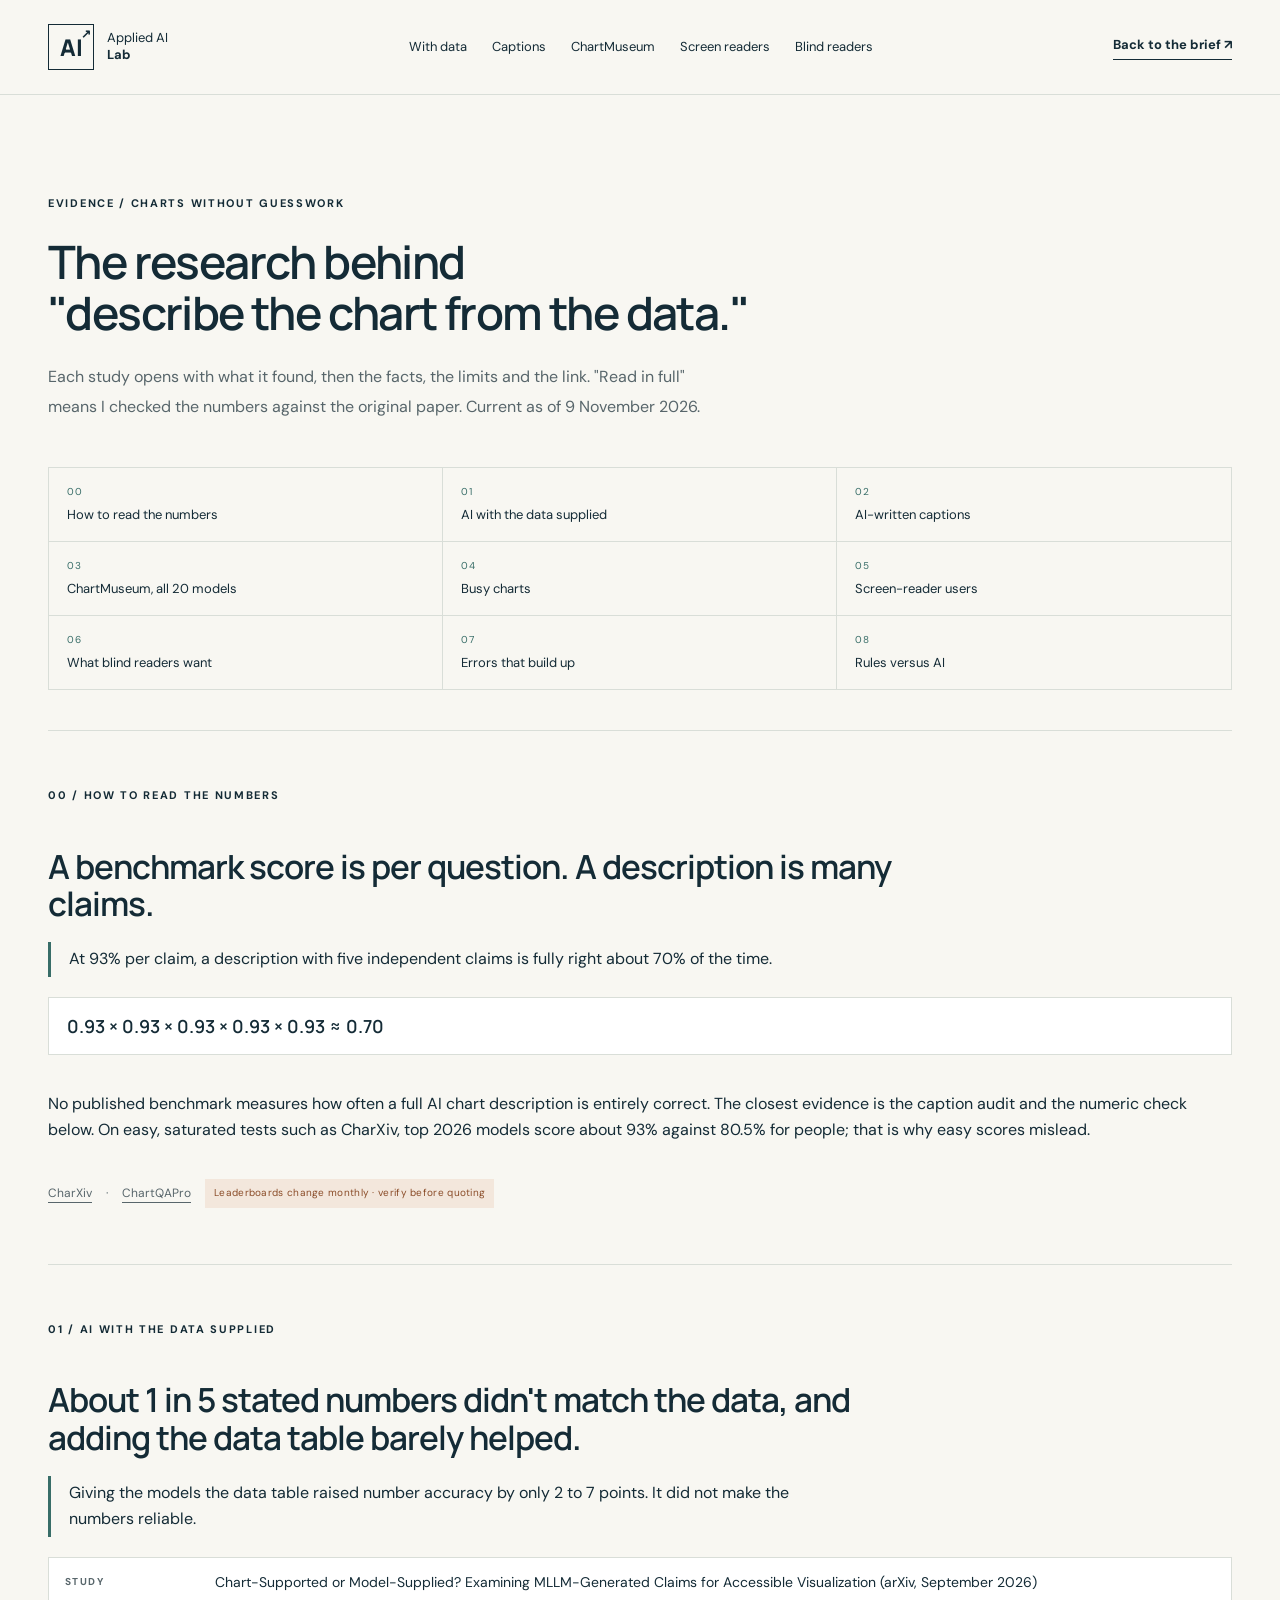
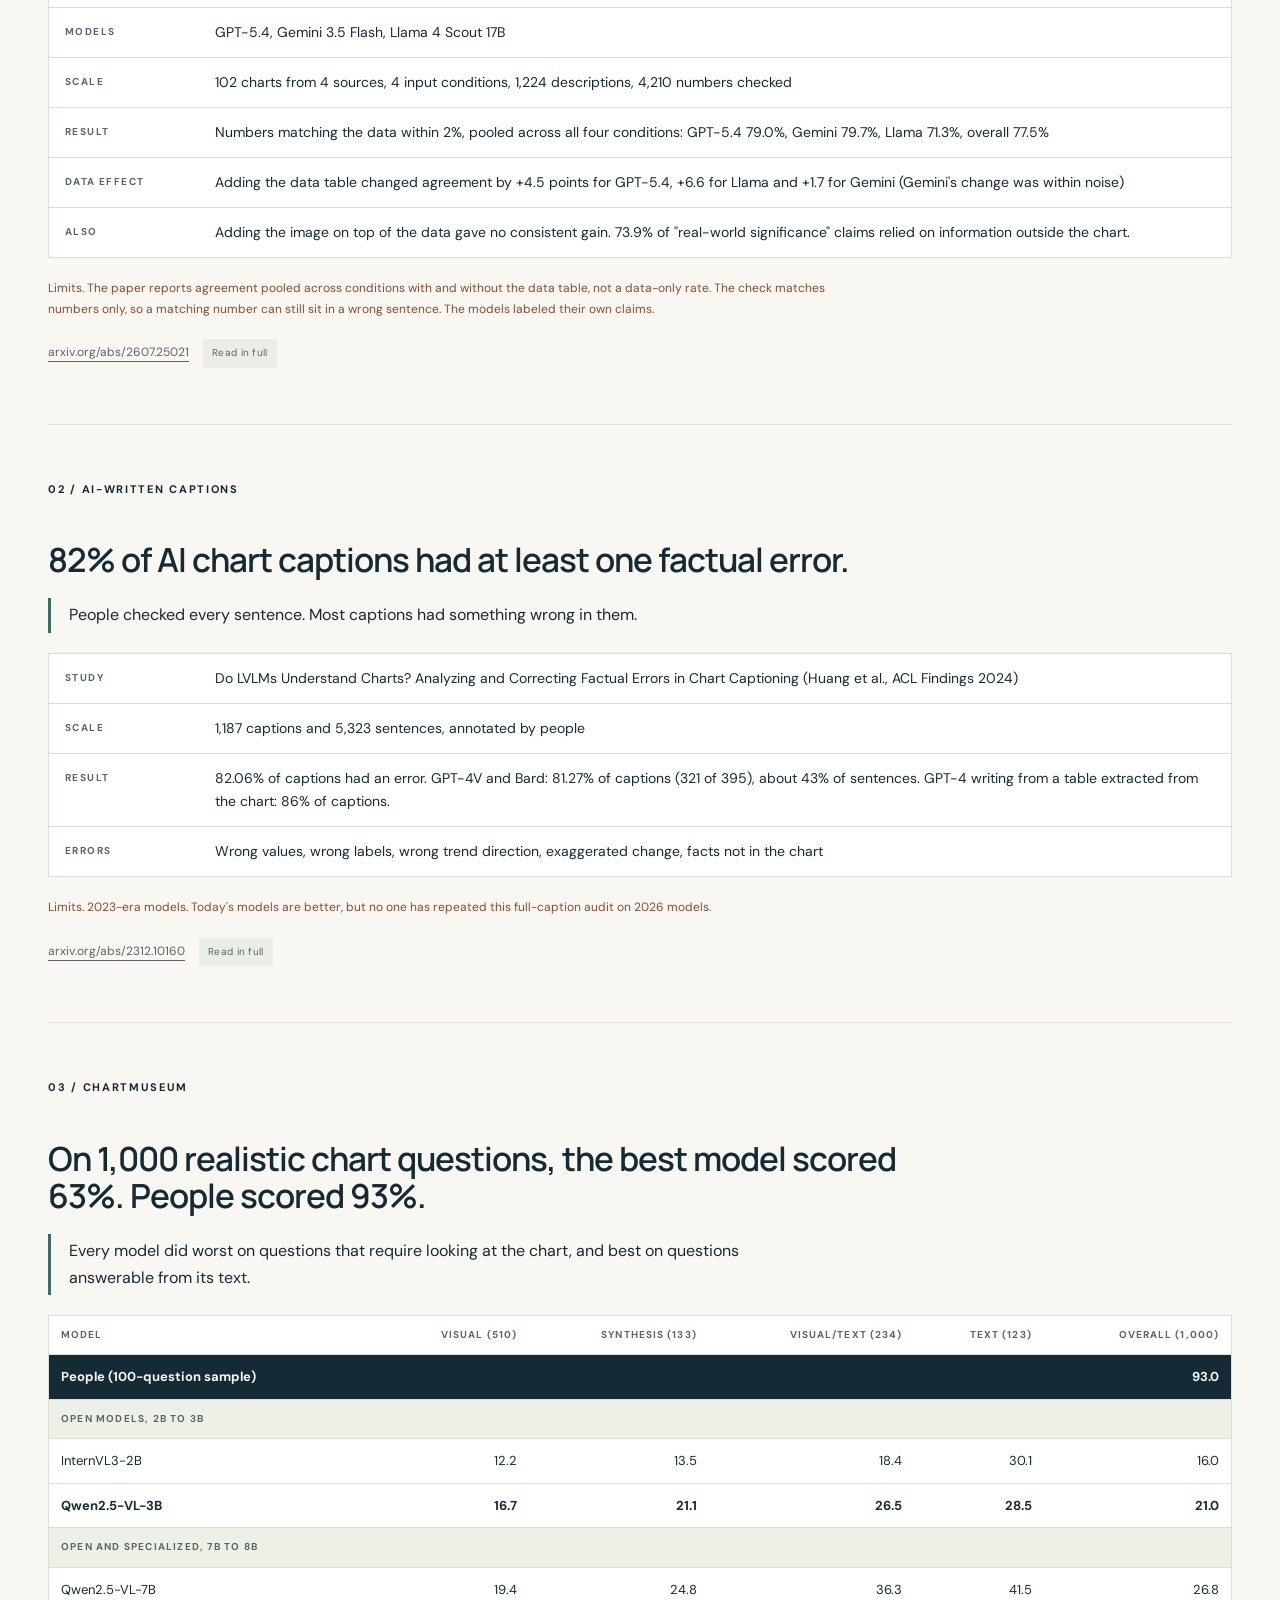
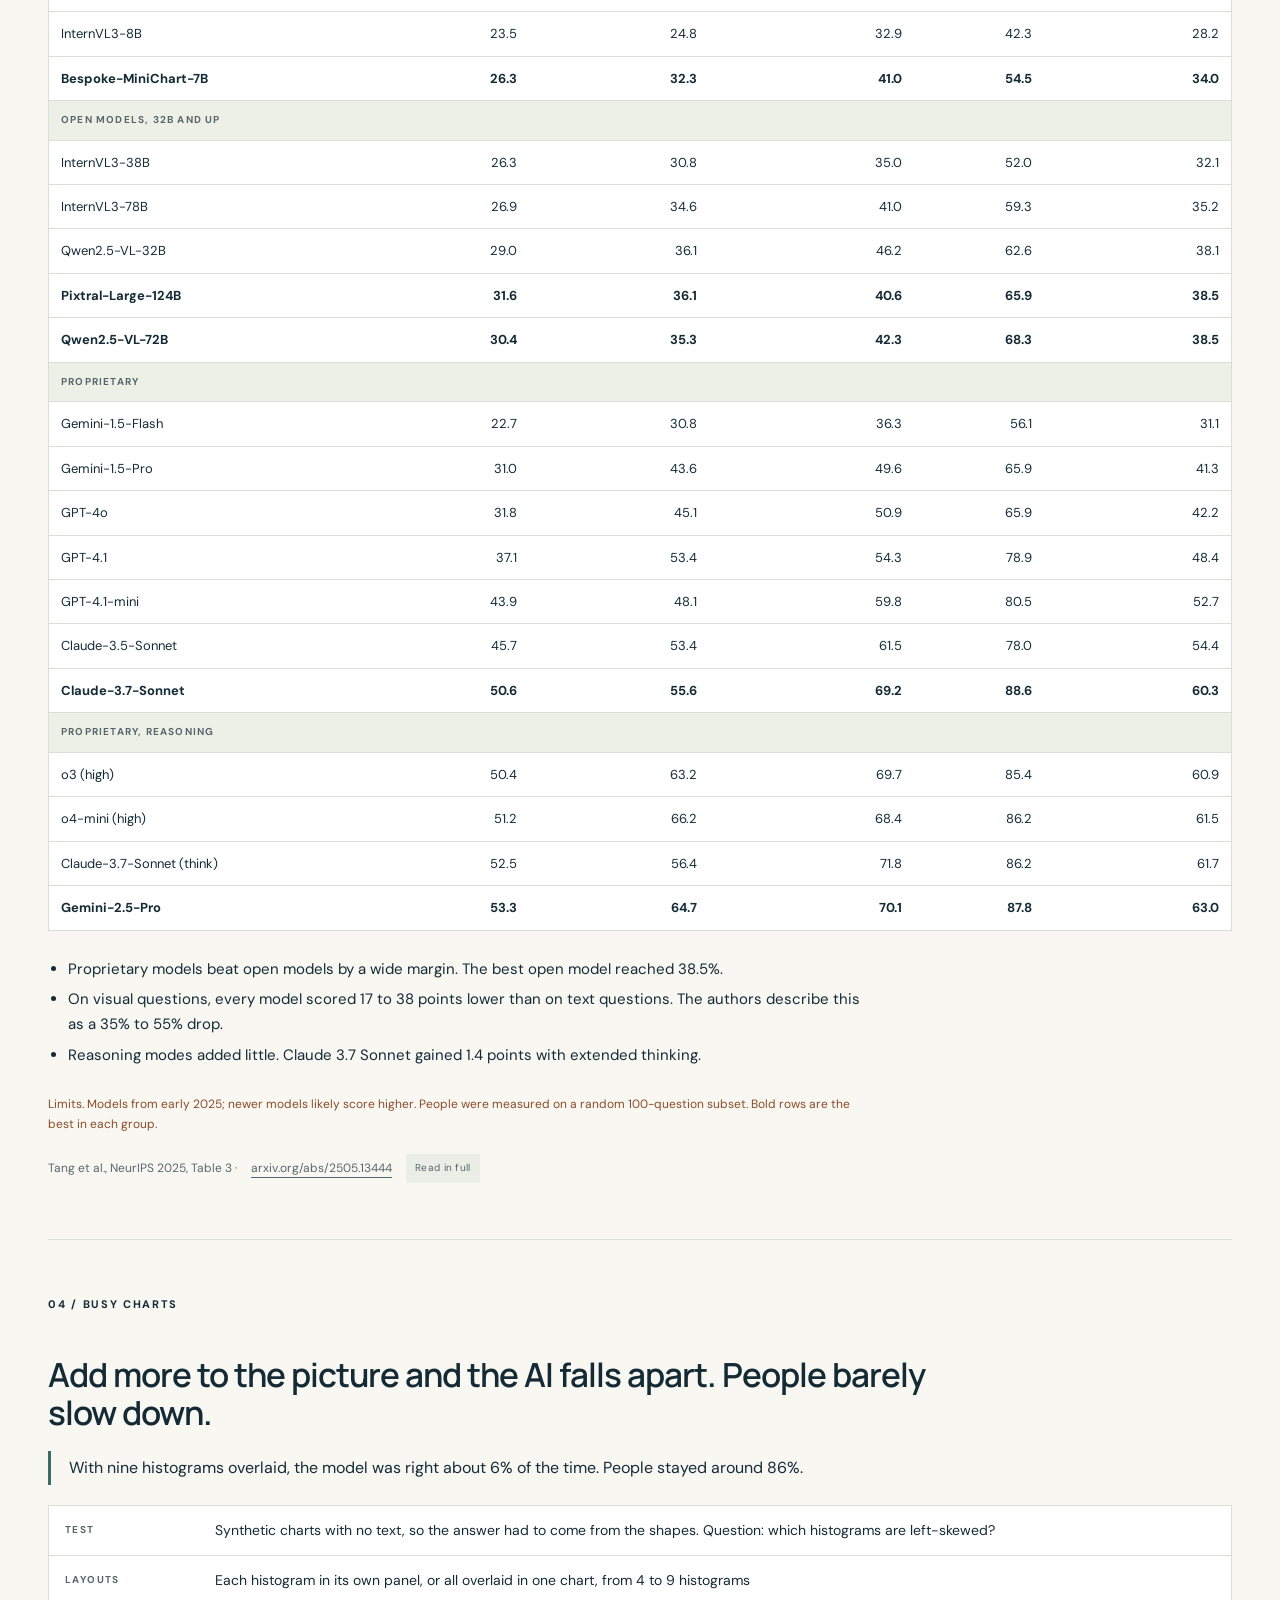
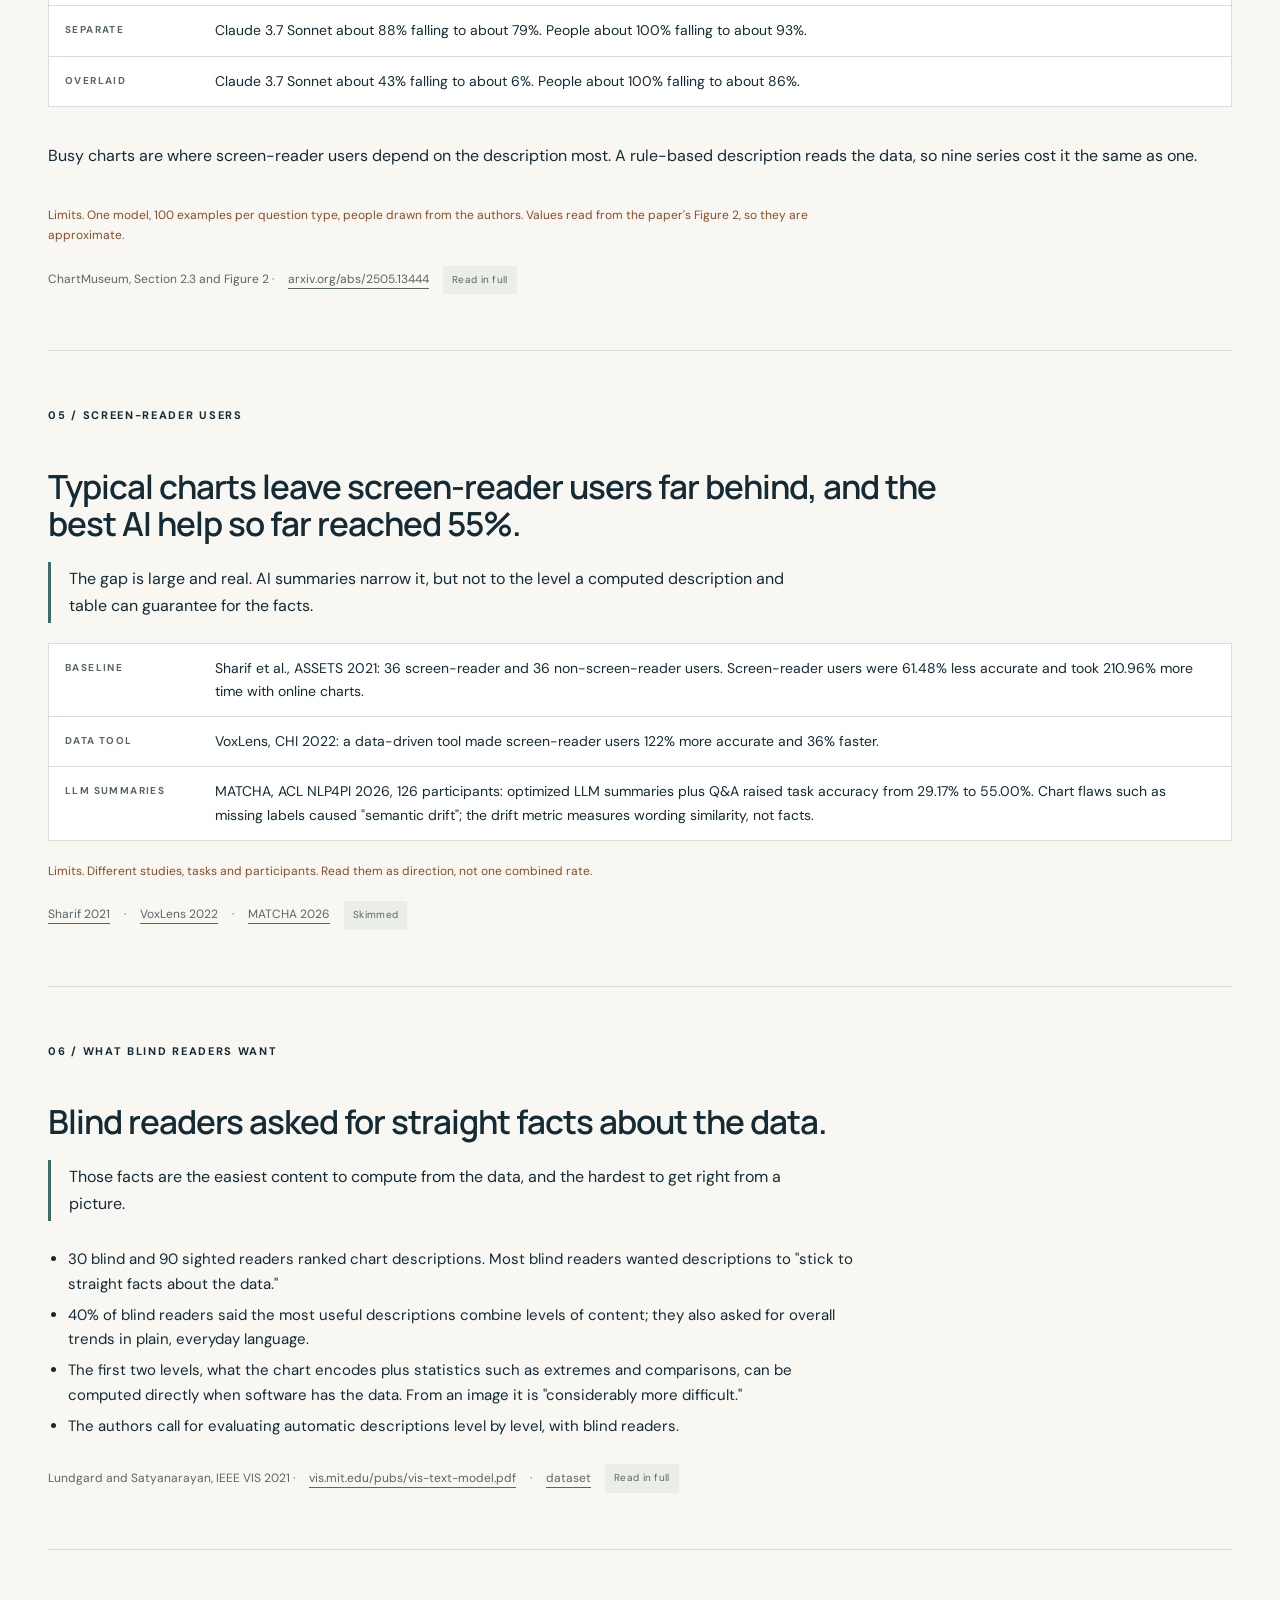
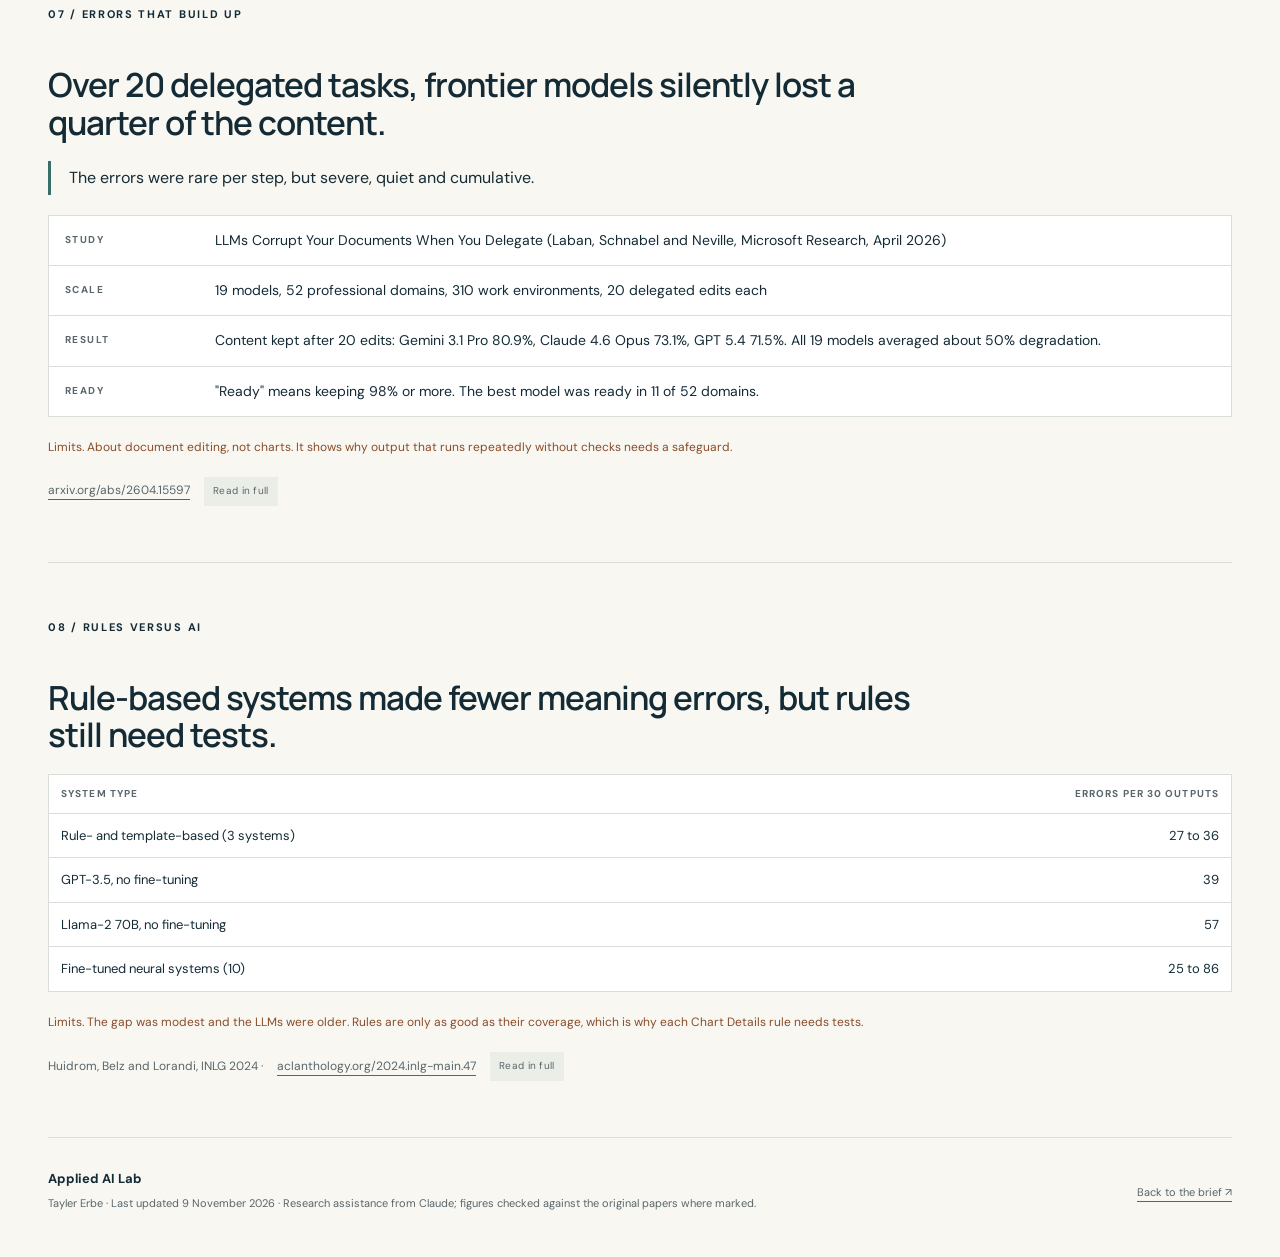
==== commit d50b2b4a: "Rename the Lab: Document Intelligence Lab is now Applied AI Lab The Lab covers AI engineering, model" ====
--- a/brief/evidence.html
+++ b/brief/evidence.html
@@ -6,7 +6,7 @@
 <body>
 <a href="#main" class="skip">Skip to content</a>
 <header class="site-header">
-<a href="index.html" class="brand" aria-label="Back to the brief"><span class="brand-mark">DI<span>↗</span></span><span>Document<br><strong>Intelligence Lab</strong></span></a>
+<a href="index.html" class="brand" aria-label="Back to the brief"><span class="brand-mark">AI<span>↗</span></span><span>Applied AI<br><strong>Lab</strong></span></a>
 <nav aria-label="Studies"><a href="#data-supplied">With data</a><a href="#captions">Captions</a><a href="#chartmuseum">ChartMuseum</a><a href="#screen-readers">Screen readers</a><a href="#blind-readers">Blind readers</a></nav>
 <a class="repo-link" href="index.html">Back to the brief <span aria-hidden="true">↗</span></a>
 </header>
@@ -195,7 +195,7 @@
 </div>
 </main>
 <footer class="wrap">
-<div><strong>Document Intelligence Lab</strong><p>Tayler Erbe · Last updated 9 November 2026 · Research assistance from Claude; figures checked against the original papers where marked.</p></div>
+<div><strong>Applied AI Lab</strong><p>Tayler Erbe · Last updated 9 November 2026 · Research assistance from Claude; figures checked against the original papers where marked.</p></div>
 <a href="index.html">Back to the brief ↗</a>
 </footer>
 </body>
--- a/brief/brief.css
+++ b/brief/brief.css
@@ -0,0 +1,74 @@
+/* Additions for the accessible-charts brief. Built on styles.css and site.css from the Applied AI Lab; same tokens, fonts and spacing. */
+.site-header{top:env(safe-area-inset-top,0px)}
+
+/* Results: full-width cards in the results-band frame */
+.results-band.one{grid-template-columns:1fr}
+.results-band.one>article{border-right:0;border-bottom:1px solid var(--line)}
+.results-band.one>article:last-child{border-bottom:0}
+.results-band.one h3{font-size:24px;margin-bottom:8px}
+.chart-legend{display:flex;gap:22px;flex-wrap:wrap;font-size:11px;color:var(--muted);margin:14px 0 6px}
+.chart-legend i{display:inline-block;width:12px;height:10px;margin-right:7px;vertical-align:-1px}
+.chart-legend i.dot{width:10px;height:10px;border-radius:50%}
+.chart-legend i.dash{width:0;height:12px;border-left:2px dashed var(--amber);margin-right:9px}
+.group-label{font-size:10px;letter-spacing:1.5px;color:var(--muted);text-transform:uppercase;margin:16px 0 2px}
+.mini-bars.wide>div{grid-template-columns:minmax(0,1fr) auto}
+.mini-bars>div.human span{font-weight:700;color:var(--ink)}
+.mini-bars>div.human i{background:linear-gradient(to right,var(--amber) var(--bar),#e4e8e1 var(--bar))}
+.svg-chart{min-width:0;margin:10px 0}
+.svg-chart svg{display:block;max-width:100%;height:auto}
+.pair-charts{display:grid;grid-template-columns:1fr 1fr;gap:40px;margin:10px 0}
+.pair-charts h4{font:600 15px var(--display);letter-spacing:-.3px;margin:0 0 6px}
+.chart-note{font-size:12px!important;color:var(--muted)}
+
+/* Compare table on the beige band */
+.compare-wrap{overflow-x:auto;margin-top:30px}
+.compare{width:100%;border-collapse:collapse;font-size:13px;min-width:640px}
+.compare th,.compare td{text-align:left;padding:14px 12px;border-bottom:1px solid #cfcab9;vertical-align:top}
+.compare thead th{font-size:10px;letter-spacing:1.2px;text-transform:uppercase;font-weight:700;color:var(--muted)}
+.compare tbody th{font:600 14px var(--display);letter-spacing:-.2px}
+.compare th:first-child,.compare td:first-child{padding-left:0}
+.compare .rules{background:rgba(196,239,98,.28)}
+.compare .no{color:var(--amber);font-weight:700}
+.compare .yes{color:var(--teal);font-weight:700}
+
+/* Evidence page */
+.study{border-top:1px solid var(--line);padding-block:56px;display:grid;gap:20px;scroll-margin-top:110px}
+.study h2{font-size:clamp(26px,2.6vw,36px);letter-spacing:-1px;margin:0;max-width:900px}
+.study .takeaway{border-left:3px solid var(--teal);padding:4px 0 4px 18px;font-size:16px;max-width:760px;margin:0}
+.facts{display:grid;grid-template-columns:150px minmax(0,1fr);border:1px solid var(--line);background:var(--white);margin:0}
+.facts dt,.facts dd{padding:13px 16px;border-bottom:1px solid var(--line);margin:0;font-size:14px}
+.facts dt{font-size:10px;letter-spacing:1.4px;text-transform:uppercase;color:var(--muted);font-weight:700;padding-top:16px}
+.facts dt:last-of-type,.facts dd:last-of-type{border-bottom:0}
+.study .caution{max-width:820px;margin:0}
+.study-src{display:flex;gap:14px;flex-wrap:wrap;align-items:center;font-size:12px;color:var(--muted);margin:0}
+.study-src .method-label{margin:0}
+.study-src .method-label.check{background:#f3e7dc;color:var(--amber)}
+.study ul{max-width:820px;margin:0;padding-left:20px;font-size:15px}
+.study li{margin:6px 0}
+.formula{font:600 18px var(--display);background:var(--white);border:1px solid var(--line);padding:16px 18px;overflow-x:auto;margin:0}
+.light-table{width:100%;border-collapse:collapse;font-size:13px;min-width:620px;background:var(--white)}
+.light-table th,.light-table td{text-align:left;padding:11px 12px;border-bottom:1px solid var(--line)}
+.light-table thead th{font-size:10px;letter-spacing:1.1px;text-transform:uppercase;color:var(--muted);font-weight:700;white-space:nowrap}
+.light-table td.n,.light-table th.n{text-align:right;font-variant-numeric:tabular-nums}
+.light-table tr.group td{background:#edf0e7;font-size:10px;letter-spacing:1.2px;text-transform:uppercase;color:var(--muted);font-weight:700}
+.light-table tr.best td{font-weight:700}
+.light-table tr.human td{background:var(--ink);color:var(--paper);font-weight:700}
+.light-table tr:last-child td{border-bottom:0}
+.table-frame{overflow-x:auto;border:1px solid var(--line)}
+.toc-grid{display:grid;grid-template-columns:repeat(3,1fr);border:1px solid var(--line)}
+.toc-grid a{padding:16px 18px;border-right:1px solid var(--line);border-bottom:1px solid var(--line);text-decoration:none;font-size:13px;display:grid;gap:3px}
+.toc-grid a span{font-size:10px;letter-spacing:1.4px;color:var(--teal)}
+.toc-grid a:hover{background:#edf0e7}
+.toc-grid a:nth-child(3n){border-right:0}
+.toc-grid a:nth-last-child(-n+3){border-bottom:0}
+
+@media(max-width:800px){
+  .pair-charts{grid-template-columns:1fr}
+  .facts{grid-template-columns:1fr}
+  .facts dt{border-bottom:0;padding-bottom:0}
+  .toc-grid{grid-template-columns:1fr 1fr}
+  .toc-grid a:nth-child(3n){border-right:1px solid var(--line)}
+  .toc-grid a:nth-child(2n){border-right:0}
+  .toc-grid a:nth-last-child(-n+3){border-bottom:1px solid var(--line)}
+  .toc-grid a:last-child{border-bottom:0}
+}
